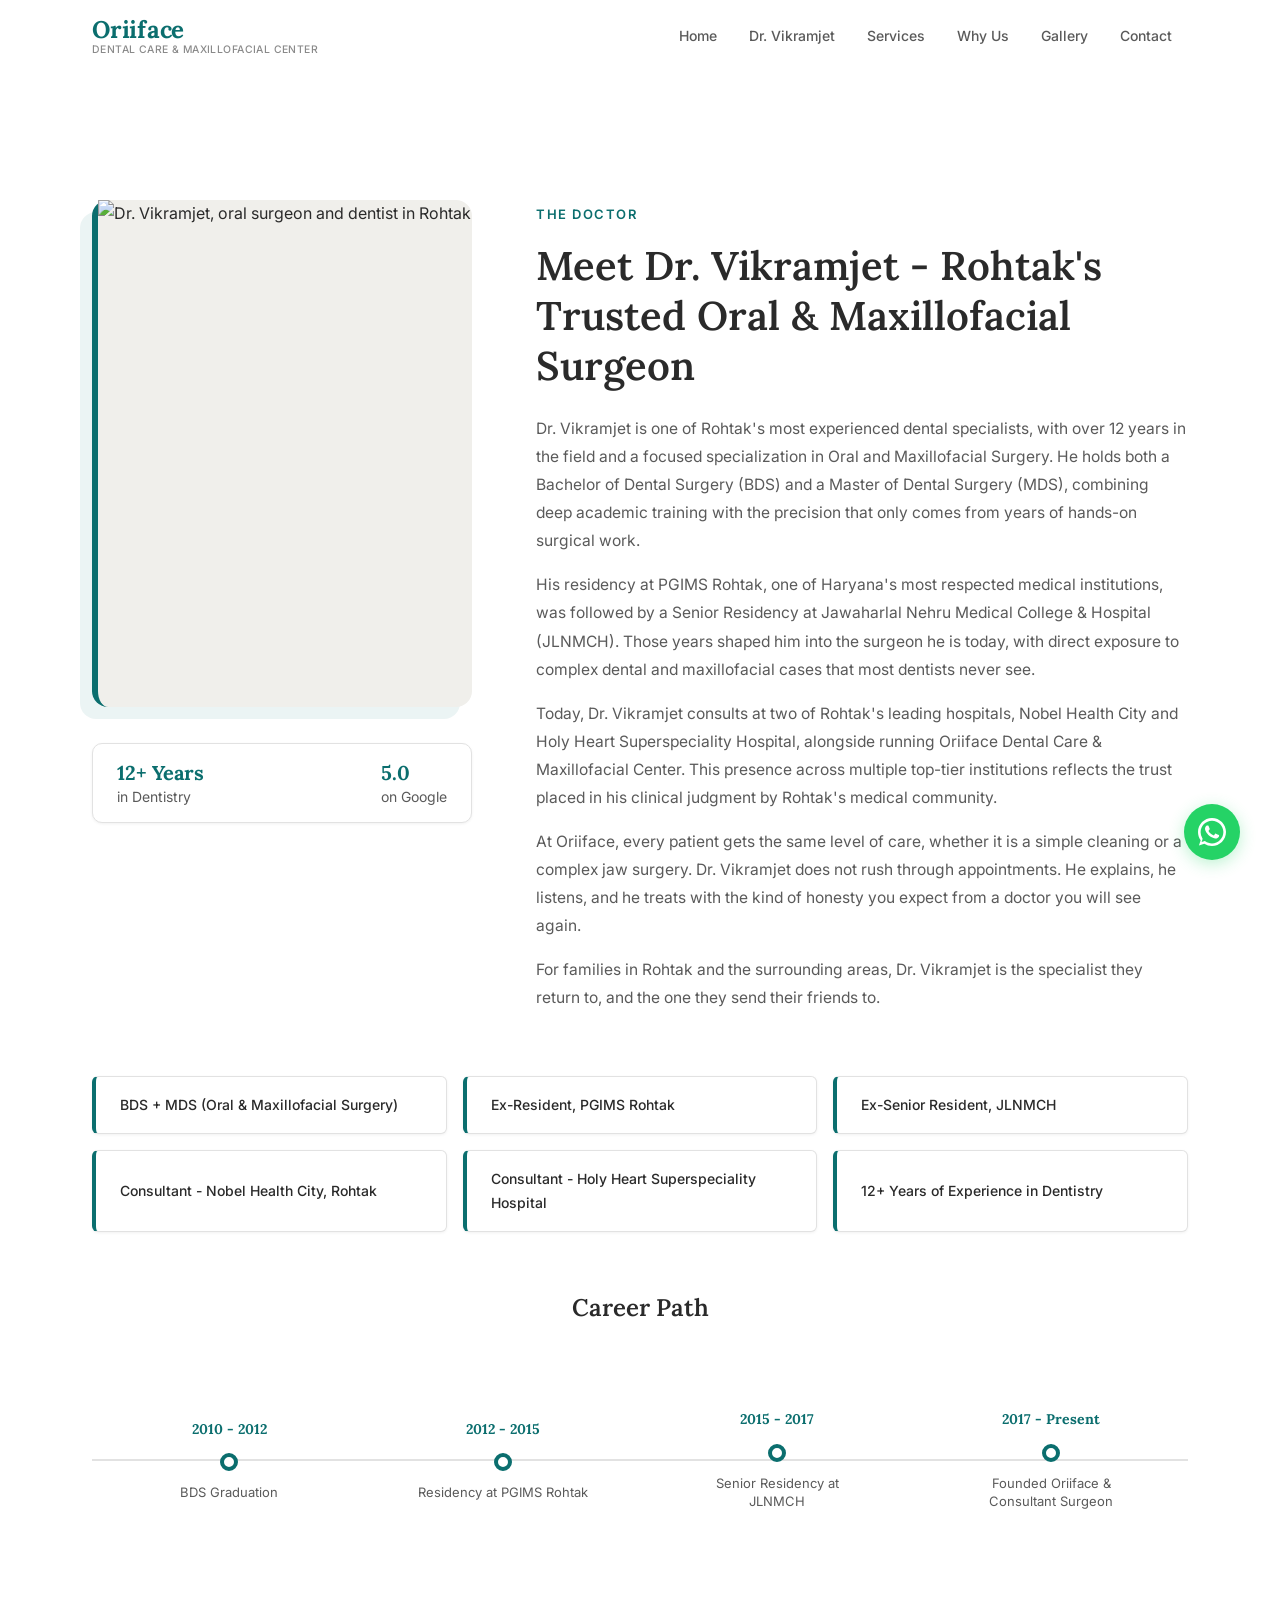
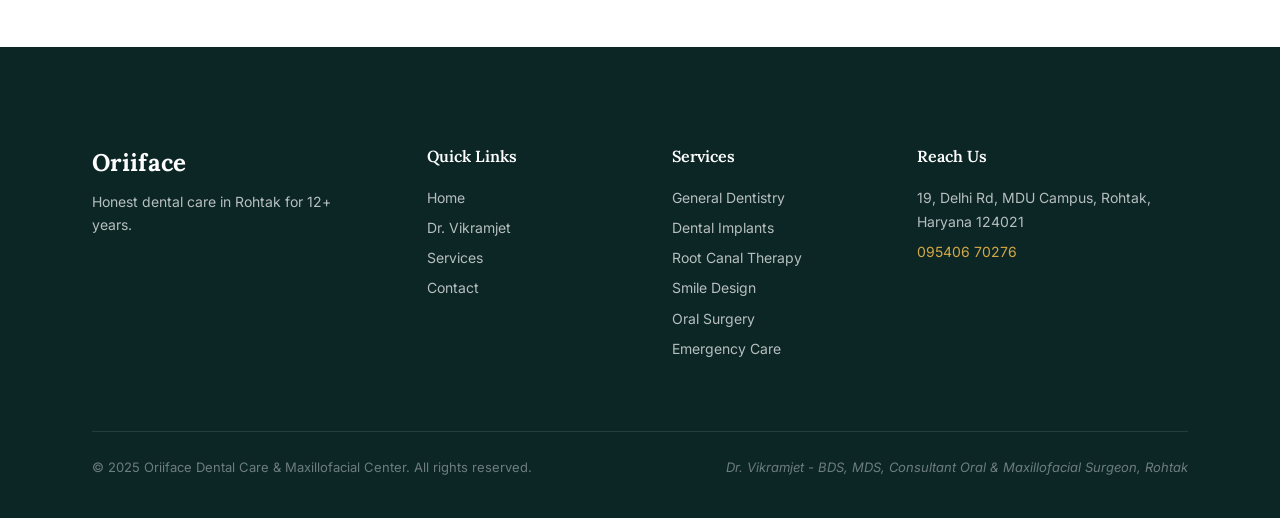
==== about.html @ 9b3f5e66 "UI/UX enhancements: Timeline, Stats, Credentials, Form Validation, Why Us" ====
<!DOCTYPE html>
<html lang="en">
<head>
  <meta charset="UTF-8">
  <meta name="viewport" content="width=device-width, initial-scale=1.0">
  <title>About Dr. Vikramjet | Oriiface Dental Care</title>
  <meta name="description" content="Trusted dental clinic in Rohtak by Dr. Vikramjet, BDS MDS - Oral & Maxillofacial Surgeon with 12+ years experience. Implants, RCT, Smile Design & more. Call 095406 70276">
  <meta name="keywords" content="dentist near me Rohtak, dental clinic Rohtak, best dentist in Rohtak, oral surgeon Rohtak, dental implants Rohtak, root canal Rohtak, MDS dentist Rohtak, smile design Rohtak, maxillofacial surgeon Rohtak, emergency dentist Rohtak, dental clinic near MDU Rohtak">
  <link rel="canonical" href="https://oriifacedental.com/">

  <!-- Open Graph -->
  <meta property="og:title" content="Oriiface Dental Care & Maxillofacial Center | Best Dentist in Rohtak">
  <meta property="og:description" content="Trusted dental clinic in Rohtak by Dr. Vikramjet, BDS MDS. Implants, RCT, Smile Design & more.">
  <meta property="og:type" content="website">
  <meta property="og:url" content="https://oriifacedental.com/">
  <meta property="og:locale" content="en_IN">
  <meta property="og:site_name" content="Oriiface Dental Care">

  <!-- Google Fonts -->
  <link rel="preconnect" href="https://fonts.googleapis.com">
  <link rel="preconnect" href="https://fonts.gstatic.com" crossorigin>
  <link href="https://fonts.googleapis.com/css2?family=Lora:ital,wght@0,400;0,500;0,600;0,700;1,400;1,500&family=Inter:wght@300;400;500;600;700&display=swap" rel="stylesheet">

  <link rel="stylesheet" href="style.css">

  <!-- JSON-LD Structured Data -->
  <script type="application/ld+json">
  {
    "@context": "https://schema.org",
    "@type": ["Dentist", "LocalBusiness"],
    "name": "Oriiface Dental Care & Maxillofacial Center",
    "description": "Trusted dental clinic in Rohtak by Dr. Vikramjet, BDS MDS - Oral & Maxillofacial Surgeon with 12+ years experience.",
    "url": "https://oriifacedental.com/",
    "telephone": "+919540670276",
    "priceRange": "$$",
    "address": {
      "@type": "PostalAddress",
      "streetAddress": "19, Delhi Rd, MDU Campus Area",
      "addressLocality": "Rohtak",
      "addressRegion": "Haryana",
      "postalCode": "124021",
      "addressCountry": "IN"
    },
    "geo": {
      "@type": "GeoCoordinates",
      "latitude": 28.8955,
      "longitude": 76.6066
    },
    "openingHoursSpecification": [
      {
        "@type": "OpeningHoursSpecification",
        "dayOfWeek": ["Monday", "Tuesday", "Wednesday", "Thursday", "Friday", "Saturday"],
        "opens": "09:00",
        "closes": "17:00"
      }
    ],
    "aggregateRating": {
      "@type": "AggregateRating",
      "ratingValue": "5.0",
      "reviewCount": "61",
      "bestRating": "5"
    },
    "image": "https://oriifacedental.com/images/clinic.jpg",
    "founder": {
      "@type": "Person",
      "name": "Dr. Vikramjet",
      "jobTitle": "Consultant Oral and Maxillofacial Surgeon",
      "qualifications": "BDS, MDS"
    }
  }
  </script>
</head>
<body>


  <!-- Header / Navigation -->
  <header class="header" id="header">
    <div class="header__inner container">
      <a href="#" class="header__logo">
        <span class="logo__mark">Oriiface</span>
        <span class="logo__sub">Dental Care &amp; Maxillofacial Center</span>
      </a>
      <nav class="nav" id="nav">
        <ul class="nav__list">
          <li><a href="index.html" class="nav__link">Home</a></li>
          <li><a href="about.html" class="nav__link">Dr. Vikramjet</a></li>
          <li><a href="services.html" class="nav__link">Services</a></li>
          <li><a href="index.html#why-us" class="nav__link">Why Us</a></li>
          <li><a href="gallery.html" class="nav__link">Gallery</a></li>
          <li><a href="contact.html" class="nav__link">Contact</a></li>
        </ul>
      </nav>
      <button class="hamburger" id="hamburger" aria-label="Open navigation menu" aria-expanded="false">
        <span class="hamburger__line"></span>
        <span class="hamburger__line"></span>
        <span class="hamburger__line"></span>
      </button>
    </div>
  </header>

  <!-- Mobile Navigation Overlay -->
  <div class="mobile-nav" id="mobile-nav">
    <div class="mobile-nav__content">
      <ul class="mobile-nav__list">
        <li><a href="index.html" class="mobile-nav__link">Home</a></li>
        <li><a href="about.html" class="mobile-nav__link">Dr. Vikramjet</a></li>
        <li><a href="services.html" class="mobile-nav__link">Services</a></li>
        <li><a href="index.html#why-us" class="mobile-nav__link">Why Us</a></li>
        <li><a href="gallery.html" class="mobile-nav__link">Gallery</a></li>
        <li><a href="contact.html" class="mobile-nav__link">Contact</a></li>
      </ul>
      <a href="tel:+919540670276" class="mobile-nav__phone">095406 70276</a>
    </div>
  </div>

  
<!-- ABOUT DR. VIKRAMJET -->
  <section class="about" id="about">
    <div class="container">
      <div class="about__grid">
        <div class="about__photo-col">
          <div class="about__photo-frame">
            <img src="images/real-dr-vikram-desk.jpg" alt="Dr. Vikramjet, oral surgeon and dentist in Rohtak" loading="lazy" class="about__photo">
          </div>
          <div class="about__photo-stats">
            <div class="stat-line"><strong>12+ Years</strong> in Dentistry</div>
            <div class="stat-line"><strong>5.0</strong> on Google</div>
          </div>
        </div>
        <div class="about__content-col">
          <span class="section-tag">The Doctor</span>
          <h2 class="about__title">Meet Dr. Vikramjet - Rohtak's Trusted Oral &amp; Maxillofacial Surgeon</h2>
          <div class="about__bio">
            <p>Dr. Vikramjet is one of Rohtak's most experienced dental specialists, with over 12 years in the field and a focused specialization in Oral and Maxillofacial Surgery. He holds both a Bachelor of Dental Surgery (BDS) and a Master of Dental Surgery (MDS), combining deep academic training with the precision that only comes from years of hands-on surgical work.</p>
            <p>His residency at PGIMS Rohtak, one of Haryana's most respected medical institutions, was followed by a Senior Residency at Jawaharlal Nehru Medical College & Hospital (JLNMCH). Those years shaped him into the surgeon he is today, with direct exposure to complex dental and maxillofacial cases that most dentists never see.</p>
            <p>Today, Dr. Vikramjet consults at two of Rohtak's leading hospitals, Nobel Health City and Holy Heart Superspeciality Hospital, alongside running Oriiface Dental Care & Maxillofacial Center. This presence across multiple top-tier institutions reflects the trust placed in his clinical judgment by Rohtak's medical community.</p>
            <p>At Oriiface, every patient gets the same level of care, whether it is a simple cleaning or a complex jaw surgery. Dr. Vikramjet does not rush through appointments. He explains, he listens, and he treats with the kind of honesty you expect from a doctor you will see again.</p>
            <p>For families in Rohtak and the surrounding areas, Dr. Vikramjet is the specialist they return to, and the one they send their friends to.</p>
          </div>
        </div>
      </div>

      <!-- Credentials Block -->
      <div class="credentials">
        <div class="credential">
          <span class="credential__text">BDS + MDS (Oral & Maxillofacial Surgery)</span>
        </div>
        <div class="credential">
          <span class="credential__text">Ex-Resident, PGIMS Rohtak</span>
        </div>
        <div class="credential">
          <span class="credential__text">Ex-Senior Resident, JLNMCH</span>
        </div>
        <div class="credential">
          <span class="credential__text">Consultant - Nobel Health City, Rohtak</span>
        </div>
        <div class="credential">
          <span class="credential__text">Consultant - Holy Heart Superspeciality Hospital</span>
        </div>
        <div class="credential">
          <span class="credential__text">12+ Years of Experience in Dentistry</span>
        </div>
      </div>

      <!-- Career Timeline -->
      <div class="timeline" id="timeline">
        <h3 class="timeline__heading">Career Path</h3>
        <div class="timeline__track">
          <div class="timeline__line"></div>
          <div class="timeline__item">
            <span class="timeline__year">2010 - 2012</span>
            <div class="timeline__dot"></div>
            <span class="timeline__label">BDS Graduation</span>
          </div>
          <div class="timeline__item">
            <span class="timeline__year">2012 - 2015</span>
            <div class="timeline__dot"></div>
            <span class="timeline__label">Residency at PGIMS Rohtak</span>
          </div>
          <div class="timeline__item">
            <span class="timeline__year">2015 - 2017</span>
            <div class="timeline__dot"></div>
            <span class="timeline__label">Senior Residency at JLNMCH</span>
          </div>
          <div class="timeline__item">
            <span class="timeline__year">2017 - Present</span>
            <div class="timeline__dot"></div>
            <span class="timeline__label">Founded Oriiface & Consultant Surgeon</span>
          </div>
        </div>
      </div>
    </div>
  </section>

  
<!-- FOOTER -->
  <footer class="footer" id="footer">
    <div class="container">
      <div class="footer__grid">
        <div class="footer__brand">
          <span class="footer__logo">Oriiface</span>
          <p class="footer__tagline">Honest dental care in Rohtak for 12+ years.</p>
        </div>
        <div class="footer__links">
          <h4 class="footer__heading">Quick Links</h4>
          <ul>
            <li><a href="index.html">Home</a></li>
            <li><a href="about.html">Dr. Vikramjet</a></li>
            <li><a href="services.html">Services</a></li>
            <li><a href="contact.html">Contact</a></li>
          </ul>
        </div>
        <div class="footer__services-list">
          <h4 class="footer__heading">Services</h4>
          <ul>
            <li>General Dentistry</li>
            <li>Dental Implants</li>
            <li>Root Canal Therapy</li>
            <li>Smile Design</li>
            <li>Oral Surgery</li>
            <li>Emergency Care</li>
          </ul>
        </div>
        <div class="footer__contact">
          <h4 class="footer__heading">Reach Us</h4>
          <p>19, Delhi Rd, MDU Campus, Rohtak, Haryana 124021</p>
          <p><a href="tel:+919540670276">095406 70276</a></p>
        </div>
      </div>
      <div class="footer__bottom">
        <p>&copy; 2025 Oriiface Dental Care & Maxillofacial Center. All rights reserved.</p>
        <p class="footer__disclaimer">Dr. Vikramjet - BDS, MDS, Consultant Oral & Maxillofacial Surgeon, Rohtak</p>
      </div>
    </div>
  </footer>

  <!-- Mobile Sticky Bottom Bar -->
  <div class="mobile-bar" id="mobile-bar">
    <a href="tel:+919540670276" class="mobile-bar__btn mobile-bar__btn--call">
      <svg width="18" height="18" viewBox="0 0 24 24" fill="none" stroke="currentColor" stroke-width="2"><path d="M22 16.92v3a2 2 0 01-2.18 2 19.79 19.79 0 01-8.63-3.07 19.5 19.5 0 01-6-6 19.79 19.79 0 01-3.07-8.67A2 2 0 014.11 2h3a2 2 0 012 1.72c.127.96.361 1.903.7 2.81a2 2 0 01-.45 2.11L8.09 9.91a16 16 0 006 6l1.27-1.27a2 2 0 012.11-.45c.907.339 1.85.573 2.81.7A2 2 0 0122 16.92z"/></svg>
      Call
    </a>
    <a href="https://wa.me/919540670276" target="_blank" rel="noopener noreferrer" class="mobile-bar__btn mobile-bar__btn--whatsapp">
      <svg width="18" height="18" viewBox="0 0 24 24" fill="currentColor"><path d="M17.472 14.382c-.297-.149-1.758-.867-2.03-.967-.273-.099-.471-.148-.67.15-.197.297-.767.966-.94 1.164-.173.199-.347.223-.644.075-.297-.15-1.255-.463-2.39-1.475-.883-.788-1.48-1.761-1.653-2.059-.173-.297-.018-.458.13-.606.134-.133.298-.347.446-.52.149-.174.198-.298.298-.497.099-.198.05-.371-.025-.52-.075-.149-.669-1.612-.916-2.207-.242-.579-.487-.5-.669-.51-.173-.008-.371-.01-.57-.01-.198 0-.52.074-.792.372-.272.297-1.04 1.016-1.04 2.479 0 1.462 1.065 2.875 1.213 3.074.149.198 2.096 3.2 5.077 4.487.709.306 1.262.489 1.694.625.712.227 1.36.195 1.871.118.571-.085 1.758-.719 2.006-1.413.248-.694.248-1.289.173-1.413-.074-.124-.272-.198-.57-.347z"/><path d="M12 0C5.373 0 0 5.373 0 12c0 2.625.846 5.059 2.284 7.034L.79 23.492l4.6-1.47A11.94 11.94 0 0012 24c6.627 0 12-5.373 12-12S18.627 0 12 0zm0 21.75c-2.15 0-4.13-.685-5.75-1.846l-.413-.27-2.727.87.903-2.653-.297-.44A9.718 9.718 0 012.25 12c0-5.385 4.365-9.75 9.75-9.75S21.75 6.615 21.75 12s-4.365 9.75-9.75 9.75z"/></svg>
      WhatsApp
    </a>
    <a href="contact.html" class="mobile-bar__btn mobile-bar__btn--book">
      <svg width="18" height="18" viewBox="0 0 24 24" fill="none" stroke="currentColor" stroke-width="2"><rect x="3" y="4" width="18" height="18" rx="2"/><line x1="16" y1="2" x2="16" y2="6"/><line x1="8" y1="2" x2="8" y2="6"/><line x1="3" y1="10" x2="21" y2="10"/></svg>
      Book
    </a>
  </div>

  <!-- WhatsApp Floating Button (Desktop) -->
  <a href="https://wa.me/919540670276" target="_blank" rel="noopener noreferrer" class="whatsapp-float" id="whatsapp-float" aria-label="Chat on WhatsApp">
    <svg width="28" height="28" viewBox="0 0 24 24" fill="#fff"><path d="M17.472 14.382c-.297-.149-1.758-.867-2.03-.967-.273-.099-.471-.148-.67.15-.197.297-.767.966-.94 1.164-.173.199-.347.223-.644.075-.297-.15-1.255-.463-2.39-1.475-.883-.788-1.48-1.761-1.653-2.059-.173-.297-.018-.458.13-.606.134-.133.298-.347.446-.52.149-.174.198-.298.298-.497.099-.198.05-.371-.025-.52-.075-.149-.669-1.612-.916-2.207-.242-.579-.487-.5-.669-.51-.173-.008-.371-.01-.57-.01-.198 0-.52.074-.792.372-.272.297-1.04 1.016-1.04 2.479 0 1.462 1.065 2.875 1.213 3.074.149.198 2.096 3.2 5.077 4.487.709.306 1.262.489 1.694.625.712.227 1.36.195 1.871.118.571-.085 1.758-.719 2.006-1.413.248-.694.248-1.289.173-1.413-.074-.124-.272-.198-.57-.347z"/><path d="M12 0C5.373 0 0 5.373 0 12c0 2.625.846 5.059 2.284 7.034L.79 23.492l4.6-1.47A11.94 11.94 0 0012 24c6.627 0 12-5.373 12-12S18.627 0 12 0zm0 21.75c-2.15 0-4.13-.685-5.75-1.846l-.413-.27-2.727.87.903-2.653-.297-.44A9.718 9.718 0 012.25 12c0-5.385 4.365-9.75 9.75-9.75S21.75 6.615 21.75 12s-4.365 9.75-9.75 9.75z"/></svg>
  </a>

  <script src="main.js"></script>
</body>
</html>
---- style.css ----
/* ================================================
   ORIIFACE DENTAL CARE - DESIGN SYSTEM
   Font pairing: Lora (headings) + Inter (body)
   Palette: Deep Teal, Warm Gold, Off-White
   ================================================ */

/* --- Custom Properties --- */
:root {
  --color-primary: #0B6E6E;
  --color-primary-dark: #085555;
  --color-primary-light: #0d8a8a;
  --color-accent: #D4A843;
  --color-accent-dark: #b8912e;
  --color-bg: #F9F9F9;
  --color-bg-alt: #F0EFEB;
  --color-bg-dark: #0c2626;
  --color-text: #2A2A2A;
  --color-text-light: #5A5A5A;
  --color-text-muted: #8A8A8A;
  --color-white: #FFFFFF;
  --color-border: #E2E2E2;

  --font-heading: 'Lora', Georgia, serif;
  --font-body: 'Inter', -apple-system, sans-serif;

  --fs-h1: clamp(2rem, 5vw, 3.25rem);
  --fs-h2: clamp(1.6rem, 3.5vw, 2.5rem);
  --fs-h3: clamp(1.15rem, 2vw, 1.5rem);
  --fs-body: 1rem;
  --fs-small: 0.875rem;
  --fs-xs: 0.8125rem;

  --space-xs: 0.5rem;
  --space-sm: 1rem;
  --space-md: 1.5rem;
  --space-lg: 2.5rem;
  --space-xl: 4rem;
  --space-2xl: 6rem;
  --space-3xl: 8rem;

  --radius-sm: 6px;
  --radius-md: 10px;
  --radius-lg: 16px;
  --radius-xl: 24px;

  --shadow-sm: 0 1px 3px rgba(0,0,0,0.06);
  --shadow-md: 0 4px 12px rgba(0,0,0,0.08);
  --shadow-lg: 0 8px 30px rgba(0,0,0,0.1);
  --shadow-xl: 0 16px 50px rgba(0,0,0,0.12);

  --transition: 0.3s cubic-bezier(0.4, 0, 0.2, 1);
  --transition-slow: 0.5s cubic-bezier(0.4, 0, 0.2, 1);
}

/* --- Reset & Base --- */
*, *::before, *::after {
  margin: 0;
  padding: 0;
  box-sizing: border-box;
}

html {
  scroll-behavior: smooth;
  -webkit-text-size-adjust: 100%;
}

body {
  font-family: var(--font-body);
  font-size: var(--fs-body);
  color: var(--color-text);
  background: var(--color-bg);
  line-height: 1.7;
  -webkit-font-smoothing: antialiased;
  -moz-osx-font-smoothing: grayscale;
  overflow-x: hidden;
}

img {
  max-width: 100%;
  height: auto;
  display: block;
}

a {
  color: inherit;
  text-decoration: none;
}

ul { list-style: none; }

button {
  border: none;
  background: none;
  cursor: pointer;
  font-family: inherit;
}

input, select, textarea {
  font-family: inherit;
  font-size: inherit;
}

/* --- Container --- */
.container {
  width: 100%;
  max-width: 1160px;
  margin: 0 auto;
  padding: 0 clamp(1.25rem, 4vw, 2rem);
}

/* --- Section Tag --- */
.section-tag {
  display: inline-block;
  font-family: var(--font-body);
  font-size: var(--fs-xs);
  font-weight: 600;
  letter-spacing: 0.12em;
  text-transform: uppercase;
  color: var(--color-primary);
  margin-bottom: var(--space-sm);
}

/* --- Buttons --- */
.btn {
  display: inline-flex;
  align-items: center;
  justify-content: center;
  gap: 0.5rem;
  font-family: var(--font-body);
  font-weight: 600;
  font-size: var(--fs-small);
  padding: 0.85rem 1.75rem;
  border-radius: var(--radius-sm);
  transition: var(--transition);
  cursor: pointer;
  white-space: nowrap;
  border: 2px solid transparent;
}

.btn--primary {
  background: var(--color-primary);
  color: var(--color-white);
  border-color: var(--color-primary);
}
.btn--primary:hover {
  background: var(--color-primary-dark);
  border-color: var(--color-primary-dark);
  transform: translateY(-1px);
  box-shadow: var(--shadow-md);
}

.btn--outline {
  background: transparent;
  color: var(--color-white);
  border-color: rgba(255,255,255,0.5);
}
.btn--outline:hover {
  background: rgba(255,255,255,0.1);
  border-color: var(--color-white);
}

.btn--outline.btn--dark {
  color: var(--color-primary);
  border-color: var(--color-primary);
}
.btn--outline.btn--dark:hover {
  background: var(--color-primary);
  color: var(--color-white);
}

.btn--accent {
  background: var(--color-accent);
  color: #1a1a1a;
  border-color: var(--color-accent);
}
.btn--accent:hover {
  background: var(--color-accent-dark);
  border-color: var(--color-accent-dark);
}

.btn--sm {
  padding: 0.5rem 1.1rem;
  font-size: var(--fs-xs);
}

.btn--full {
  width: 100%;
}


/* ================================================
   TOP BAR
   ================================================ */
.top-bar {
  background: var(--color-bg-dark);
  padding: 0.5rem 0;
  font-size: var(--fs-xs);
}

.top-bar__inner {
  display: flex;
  justify-content: space-between;
  align-items: center;
}

.top-bar__phone {
  color: rgba(255,255,255,0.8);
  font-weight: 500;
  letter-spacing: 0.03em;
}
.top-bar__phone:hover { color: var(--color-white); }

.top-bar__right {
  display: flex;
  align-items: center;
  gap: var(--space-md);
}

.top-bar__rating {
  color: var(--color-accent);
  font-weight: 600;
}

@media (max-width: 768px) {
  .top-bar { display: none; }
}


/* ================================================
   HEADER / NAV
   ================================================ */
.header {
  position: sticky;
  top: 0;
  z-index: 100;
  background: var(--color-white);
  transition: box-shadow var(--transition);
}

.header--scrolled {
  box-shadow: 0 2px 20px rgba(0,0,0,0.06);
}

.header__inner {
  display: flex;
  align-items: center;
  justify-content: space-between;
  height: 72px;
}

.header__logo {
  display: flex;
  flex-direction: column;
  line-height: 1.15;
}

.logo__mark {
  font-family: var(--font-heading);
  font-size: 1.5rem;
  font-weight: 700;
  color: var(--color-primary);
  letter-spacing: -0.01em;
}

.logo__sub {
  font-size: 0.65rem;
  font-weight: 500;
  color: var(--color-text-muted);
  letter-spacing: 0.04em;
  text-transform: uppercase;
}

.nav__list {
  display: flex;
  gap: 0;
}

.nav__link {
  display: block;
  padding: 0.5rem 1rem;
  font-size: var(--fs-small);
  font-weight: 500;
  color: var(--color-text-light);
  transition: color var(--transition);
  position: relative;
}

.nav__link::after {
  content: '';
  position: absolute;
  bottom: 0;
  left: 1rem;
  right: 1rem;
  height: 2px;
  background: var(--color-primary);
  transform: scaleX(0);
  transform-origin: right;
  transition: transform var(--transition);
}

.nav__link:hover {
  color: var(--color-primary);
}
.nav__link:hover::after {
  transform: scaleX(1);
  transform-origin: left;
}

/* Hamburger */
.hamburger {
  display: none;
  flex-direction: column;
  gap: 5px;
  padding: 8px;
  z-index: 200;
}

.hamburger__line {
  display: block;
  width: 24px;
  height: 2px;
  background: var(--color-text);
  transition: var(--transition);
  border-radius: 2px;
}

.hamburger--active .hamburger__line:nth-child(1) {
  transform: rotate(45deg) translate(5px, 5px);
}
.hamburger--active .hamburger__line:nth-child(2) {
  opacity: 0;
}
.hamburger--active .hamburger__line:nth-child(3) {
  transform: rotate(-45deg) translate(5px, -5px);
}

@media (max-width: 768px) {
  .nav { display: none; }
  .hamburger { display: flex; }
}

/* Mobile Nav Overlay */
.mobile-nav {
  position: fixed;
  inset: 0;
  z-index: 150;
  background: var(--color-white);
  display: flex;
  align-items: center;
  justify-content: center;
  opacity: 0;
  visibility: hidden;
  transition: var(--transition-slow);
}

.mobile-nav--open {
  opacity: 1;
  visibility: visible;
}

.mobile-nav__content {
  text-align: center;
}

.mobile-nav__list {
  display: flex;
  flex-direction: column;
  gap: var(--space-md);
}

.mobile-nav__link {
  font-family: var(--font-heading);
  font-size: 1.75rem;
  font-weight: 500;
  color: var(--color-text);
  transition: color var(--transition);
}
.mobile-nav__link:hover {
  color: var(--color-primary);
}

.mobile-nav__phone {
  display: inline-block;
  margin-top: var(--space-xl);
  font-size: var(--fs-body);
  font-weight: 600;
  color: var(--color-primary);
  letter-spacing: 0.05em;
}


/* ================================================
   HERO
   ================================================ */
.hero {
  position: relative;
  min-height: 90vh;
  display: flex;
  align-items: center;
  overflow: hidden;
}

.hero__bg {
  position: absolute;
  inset: 0;
  z-index: 0;
}

.hero__bg-img {
  width: 100%;
  height: 100%;
  object-fit: cover;
}

.hero__overlay {
  position: absolute;
  inset: 0;
  background: linear-gradient(
    160deg,
    rgba(11,110,110,0.4) 0%,
    rgba(8,85,85,0.4) 40%,
    rgba(12,38,38,0.4) 100%
  );
}

.hero__content {
  position: relative;
  z-index: 1;
  padding: var(--space-3xl) 0 var(--space-2xl);
  max-width: 720px;
}

.hero__title {
  font-family: var(--font-heading);
  font-size: var(--fs-h1);
  font-weight: 700;
  color: var(--color-white);
  line-height: 1.2;
  margin-bottom: var(--space-md);
}

.hero__title--accent {
  display: block;
  font-size: 0.65em;
  font-weight: 400;
  color: var(--color-accent);
  margin-top: 0.3em;
}

.hero__subtitle {
  color: rgba(255,255,255,0.8);
  font-size: clamp(0.95rem, 1.5vw, 1.1rem);
  line-height: 1.7;
  margin-bottom: var(--space-lg);
  max-width: 560px;
}

.hero__cta {
  display: flex;
  gap: var(--space-sm);
  margin-bottom: var(--space-xl);
  flex-wrap: wrap;
}

.hero__trust {
  display: flex;
  gap: var(--space-lg);
  flex-wrap: wrap;
}

.trust-badge {
  text-align: left;
}

.trust-badge__value {
  display: block;
  font-family: var(--font-heading);
  font-size: 1.4rem;
  font-weight: 700;
  color: var(--color-white);
}

.trust-badge__label {
  font-size: var(--fs-xs);
  color: rgba(255,255,255,0.6);
  font-weight: 500;
}

@media (max-width: 768px) {
  .hero {
    min-height: 100vh;
    min-height: 100dvh;
    align-items: flex-end;
  }
  .hero__content {
    padding: var(--space-lg) 0 calc(var(--space-3xl) + 60px);
    text-align: center;
  }
  .hero__subtitle {
    margin-left: auto;
    margin-right: auto;
  }
  .hero__cta {
    flex-direction: column;
  }
  .hero__cta .btn {
    width: 100%;
  }
  .hero__trust {
    justify-content: center;
    gap: var(--space-md);
  }
  .trust-badge { text-align: center; }
}


/* ================================================
   ABOUT DR. VIKRAMJET
   ================================================ */
.about {
  padding: var(--space-3xl) 0 var(--space-2xl);
  background: var(--color-white);
}

.about__grid {
  display: grid;
  grid-template-columns: 380px 1fr;
  gap: var(--space-xl);
  align-items: start;
  margin-bottom: var(--space-xl);
}

.about__photo-frame {
  position: relative;
  border-radius: var(--radius-lg);
  aspect-ratio: 3/4;
  background: var(--color-bg-alt);
  border-left: 6px solid var(--color-primary);
  box-shadow: -12px 12px 0 rgba(11,110,110,0.08);
}

.about__photo {
  width: 100%;
  height: 100%;
  object-fit: cover;
  border-radius: 0 var(--radius-lg) var(--radius-lg) 0;
}

.about__photo-stats {
  display: flex;
  justify-content: space-between;
  margin-top: calc(var(--space-md) + 12px);
  padding: var(--space-sm) var(--space-md);
  background: var(--color-white);
  border: 1px solid var(--color-border);
  border-radius: var(--radius-md);
  box-shadow: var(--shadow-sm);
}

.stat-line {
  font-size: var(--fs-small);
  color: var(--color-text-light);
  line-height: 1.3;
}

.stat-line strong {
  display: block;
  color: var(--color-primary);
  font-family: var(--font-heading);
  font-size: 1.25rem;
  margin-bottom: 2px;
}

.about__title {
  font-family: var(--font-heading);
  font-size: var(--fs-h2);
  font-weight: 600;
  color: var(--color-text);
  line-height: 1.25;
  margin-bottom: var(--space-md);
}

.about__bio p {
  color: var(--color-text-light);
  margin-bottom: var(--space-sm);
  font-size: 0.975rem;
  line-height: 1.8;
}

.about__bio p:last-child {
  margin-bottom: 0;
}

@media (max-width: 768px) {
  .about__grid {
    grid-template-columns: 1fr;
    gap: var(--space-lg);
  }
  .about__photo-frame {
    max-width: 300px;
    margin: 0 auto;
  }
}


/* --- Credentials --- */
.credentials {
  display: grid;
  grid-template-columns: repeat(3, 1fr);
  gap: var(--space-sm);
  margin-bottom: var(--space-lg);
}

.credential {
  display: flex;
  align-items: center;
  padding: var(--space-sm) var(--space-md);
  background: var(--color-white);
  border-radius: var(--radius-sm);
  border: 1px solid var(--color-border);
  border-left: 4px solid var(--color-primary);
  box-shadow: var(--shadow-sm);
}

.credential__text {
  font-size: var(--fs-small);
  font-weight: 500;
  color: var(--color-text);
}

@media (max-width: 768px) {
  .credentials {
    grid-template-columns: 1fr;
  }
}


/* --- Career Timeline --- */
.timeline {
  padding: var(--space-sm) 0 0;
}

.timeline__heading {
  font-family: var(--font-heading);
  font-size: var(--fs-h3);
  font-weight: 600;
  text-align: center;
  margin-bottom: var(--space-lg);
  color: var(--color-text);
}

.timeline__track {
  position: relative;
  display: flex;
  justify-content: space-between;
  align-items: stretch;
  padding: var(--space-lg) 0;
}

.timeline__line {
  position: absolute;
  top: 50%;
  left: 0;
  right: 0;
  height: 2px;
  background: var(--color-border);
  transform: translateY(-50%);
  z-index: 0;
}

.timeline__item {
  position: relative;
  display: flex;
  flex-direction: column;
  align-items: center;
  justify-content: center;
  flex: 1;
  text-align: center;
  gap: 12px;
  z-index: 1;
}

.timeline__dot {
  width: 18px;
  height: 18px;
  border-radius: 50%;
  background: var(--color-white);
  border: 4px solid var(--color-primary);
  flex-shrink: 0;
}

.timeline__year {
  font-family: var(--font-heading);
  font-size: var(--fs-small);
  font-weight: 700;
  color: var(--color-primary);
}

.timeline__label {
  font-size: var(--fs-xs);
  color: var(--color-text-light);
  line-height: 1.4;
  max-width: 180px;
}

@media (max-width: 768px) {
  .timeline {
    padding-top: var(--space-lg);
  }

  .timeline__track {
    flex-direction: column;
    padding-left: 0;
    gap: var(--space-lg);
  }

  .timeline__line {
    top: 0;
    bottom: 0;
    left: 8px;
    width: 2px;
    height: 100%;
    transform: none;
  }

  .timeline__item {
    display: grid;
    grid-template-columns: 18px 1fr;
    grid-template-rows: auto auto;
    column-gap: var(--space-md);
    row-gap: 4px;
    text-align: left;
    width: 100%;
  }

  .timeline__dot {
    grid-column: 1 / 2;
    grid-row: 1 / 3;
    align-self: flex-start;
    margin-top: 2px;
  }

  .timeline__year {
    grid-column: 2 / 3;
    grid-row: 1 / 2;
  }

  .timeline__label {
    grid-column: 2 / 3;
    grid-row: 2 / 3;
    max-width: none;
  }
}

/* --- Why Us Numbers --- */
.why-card__num {
  font-family: var(--font-heading);
  font-size: 3.5rem;
  font-weight: 700;
  color: var(--color-primary);
  line-height: 1;
  margin-bottom: var(--space-sm);
  letter-spacing: -0.05em;
}


/* ================================================
   SERVICES
   ================================================ */
.services {
  padding: var(--space-3xl) 0;
  background: var(--color-bg);
}

.services__title {
  font-family: var(--font-heading);
  font-size: var(--fs-h2);
  font-weight: 600;
  margin-bottom: var(--space-xs);
}

.services__subtitle {
  color: var(--color-text-light);
  margin-bottom: var(--space-xl);
  max-width: 500px;
}

.services__grid {
  display: grid;
  grid-template-columns: repeat(3, 1fr);
  gap: var(--space-md);
}

.service-card {
  background: var(--color-white);
  border: 1px solid var(--color-border);
  border-radius: var(--radius-md);
  padding: var(--space-lg) var(--space-md);
  transition: var(--transition);
  cursor: default;
}

.service-card:hover {
  transform: translateY(-4px);
  box-shadow: var(--shadow-lg);
  border-color: rgba(11,110,110,0.2);
}

.service-card__icon {
  width: 48px;
  height: 48px;
  display: flex;
  align-items: center;
  justify-content: center;
  border-radius: var(--radius-sm);
  background: rgba(11,110,110,0.07);
  color: var(--color-primary);
  margin-bottom: var(--space-md);
}

.service-card__name {
  font-family: var(--font-heading);
  font-size: 1.1rem;
  font-weight: 600;
  margin-bottom: var(--space-xs);
  color: var(--color-text);
}

.service-card__desc {
  font-size: var(--fs-small);
  color: var(--color-text-light);
  line-height: 1.6;
}

@media (max-width: 768px) {
  .services__grid {
    grid-template-columns: repeat(2, 1fr);
  }
}

@media (max-width: 480px) {
  .services__grid {
    grid-template-columns: 1fr;
  }
}


/* ================================================
   WHY CHOOSE US
   ================================================ */
.why-us {
  padding: var(--space-3xl) 0;
  background: var(--color-bg-dark);
  color: var(--color-white);
}

.why-us .section-tag {
  color: var(--color-accent);
}

.why-us__title {
  font-family: var(--font-heading);
  font-size: var(--fs-h2);
  font-weight: 600;
  margin-bottom: var(--space-xl);
  max-width: 500px;
}

.why-us__grid {
  display: grid;
  grid-template-columns: repeat(2, 1fr);
  gap: var(--space-md);
}

.why-card {
  padding: var(--space-lg);
  background: rgba(255,255,255,0.05);
  border: 1px solid rgba(255,255,255,0.08);
  border-radius: var(--radius-md);
  transition: var(--transition);
}

.why-card:hover {
  background: rgba(255,255,255,0.08);
  border-color: rgba(255,255,255,0.15);
}

.why-card__icon-wrap {
  width: 48px;
  height: 48px;
  display: flex;
  align-items: center;
  justify-content: center;
  border-radius: var(--radius-sm);
  background: rgba(212,168,67,0.15);
  color: var(--color-accent);
  margin-bottom: var(--space-md);
}

.why-card__title {
  font-family: var(--font-heading);
  font-size: 1.15rem;
  font-weight: 600;
  margin-bottom: var(--space-xs);
  color: var(--color-white);
}

.why-card__desc {
  font-size: var(--fs-small);
  color: rgba(255,255,255,0.65);
  line-height: 1.7;
}

@media (max-width: 768px) {
  .why-us__grid {
    grid-template-columns: 1fr;
  }
}


/* ================================================
   REVIEWS
   ================================================ */
.reviews {
  padding: var(--space-3xl) 0;
  background: var(--color-white);
}

.reviews__header {
  text-align: center;
  margin-bottom: var(--space-xl);
}

.reviews__rating-badge {
  display: inline-flex;
  flex-direction: column;
  align-items: center;
  gap: 0.4rem;
}

.reviews__score {
  font-family: var(--font-heading);
  font-size: 3rem;
  font-weight: 700;
  color: var(--color-text);
  line-height: 1;
}

.reviews__stars {
  display: flex;
  gap: 2px;
}

.reviews__count {
  font-size: var(--fs-small);
  color: var(--color-text-muted);
  font-weight: 500;
}

.reviews__grid {
  display: grid;
  grid-template-columns: repeat(3, 1fr);
  gap: var(--space-md);
  margin-bottom: var(--space-xl);
}

.review-card {
  padding: var(--space-lg);
  background: var(--color-bg);
  border-radius: var(--radius-md);
  border: 1px solid var(--color-border);
}

.review-card__stars {
  display: flex;
  gap: 2px;
  margin-bottom: var(--space-sm);
}

.review-card__text {
  font-size: var(--fs-body);
  color: var(--color-text);
  line-height: 1.7;
  font-style: italic;
  margin-bottom: var(--space-sm);
}

.review-card__author {
  font-size: var(--fs-small);
  font-weight: 600;
  color: var(--color-text-muted);
}

.reviews__cta {
  text-align: center;
}

@media (max-width: 768px) {
  .reviews__grid {
    grid-template-columns: 1fr;
  }
}


/* ================================================
   GALLERY
   ================================================ */
.gallery {
  padding: var(--space-3xl) 0;
  background: var(--color-bg);
}

.gallery__title {
  font-family: var(--font-heading);
  font-size: var(--fs-h2);
  font-weight: 600;
  margin-bottom: var(--space-xl);
}

.gallery__grid {
  display: grid;
  grid-template-columns: repeat(3, 1fr);
  gap: var(--space-sm);
}

.gallery__item {
  position: relative;
  border-radius: var(--radius-md);
  overflow: hidden;
  aspect-ratio: 4/3;
  background: var(--color-bg-alt);
  cursor: pointer;
}

.gallery__img {
  width: 100%;
  height: 100%;
  object-fit: cover;
  transition: transform var(--transition-slow);
}

.gallery__item:hover .gallery__img {
  transform: scale(1.05);
}

.gallery__item::after {
  content: '';
  position: absolute;
  inset: 0;
  background: rgba(0,0,0,0);
  transition: var(--transition);
}

.gallery__item:hover::after {
  background: rgba(0,0,0,0.08);
}

@media (max-width: 768px) {
  .gallery__grid {
    grid-template-columns: repeat(2, 1fr);
  }
}


/* --- Lightbox --- */
.lightbox {
  position: fixed;
  inset: 0;
  z-index: 1000;
  background: rgba(0,0,0,0.92);
  display: flex;
  align-items: center;
  justify-content: center;
  padding: var(--space-lg);
  opacity: 0;
  visibility: hidden;
  transition: var(--transition);
}

.lightbox--open {
  opacity: 1;
  visibility: visible;
}

.lightbox__close {
  position: absolute;
  top: var(--space-md);
  right: var(--space-md);
  color: var(--color-white);
  font-size: 2rem;
  width: 48px;
  height: 48px;
  display: flex;
  align-items: center;
  justify-content: center;
  border-radius: 50%;
  background: rgba(255,255,255,0.1);
  transition: var(--transition);
}

.lightbox__close:hover {
  background: rgba(255,255,255,0.2);
}

.lightbox__img {
  max-width: 90vw;
  max-height: 85vh;
  object-fit: contain;
  border-radius: var(--radius-sm);
}


/* ================================================
   CONTACT
   ================================================ */
.contact {
  padding: var(--space-3xl) 0;
  background: var(--color-white);
}

.contact__title {
  font-family: var(--font-heading);
  font-size: var(--fs-h2);
  font-weight: 600;
  margin-bottom: var(--space-xl);
}

.contact__grid {
  display: grid;
  grid-template-columns: 1fr 1fr;
  gap: var(--space-lg);
  min-height: 500px;
}

.contact__map {
  border-radius: var(--radius-lg);
  overflow: hidden;
  background: var(--color-bg-alt);
  min-height: 400px;
}

.contact__map iframe {
  width: 100%;
  height: 100%;
  min-height: 400px;
}

.contact__details {
  margin-bottom: var(--space-lg);
}

.contact__detail {
  display: flex;
  align-items: flex-start;
  gap: var(--space-sm);
  margin-bottom: var(--space-sm);
  color: var(--color-text-light);
  font-size: var(--fs-small);
}

.contact__detail svg {
  flex-shrink: 0;
  margin-top: 2px;
  color: var(--color-primary);
}

.contact__detail a {
  color: var(--color-primary);
  font-weight: 600;
}
.contact__detail a:hover {
  text-decoration: underline;
}

.contact__form-title {
  font-family: var(--font-heading);
  font-size: var(--fs-h3);
  font-weight: 600;
  margin-bottom: var(--space-md);
}

.form-group {
  margin-bottom: var(--space-sm);
}

.form-input {
  width: 100%;
  padding: 0.85rem 1rem;
  background: var(--color-bg);
  border: 1px solid var(--color-border);
  border-radius: var(--radius-sm);
  color: var(--color-text);
  transition: var(--transition);
}

.form-input:focus {
  outline: none;
  border-color: var(--color-primary);
  box-shadow: 0 0 0 2px rgba(11,110,110,0.1);
}

.form-input.is-invalid {
  border-color: #d32f2f;
  background-color: #fffafa;
}

.form-error {
  color: #d32f2f;
  font-size: var(--fs-xs);
  margin-top: 4px;
  display: none;
}
.form-error.is-visible {
  display: block;
}

.form-select {
  appearance: none;
  -webkit-appearance: none;
  cursor: pointer;
}

@media (max-width: 768px) {
  .contact__grid {
    grid-template-columns: 1fr;
  }
  .contact__map {
    min-height: 280px;
    order: 2;
  }
}


/* ================================================
   FOOTER
   ================================================ */
.footer {
  background: var(--color-bg-dark);
  color: rgba(255,255,255,0.7);
  padding: var(--space-2xl) 0 var(--space-lg);
}

.footer__grid {
  display: grid;
  grid-template-columns: 1.5fr 1fr 1fr 1.5fr;
  gap: var(--space-xl);
  margin-bottom: var(--space-xl);
}

.footer__logo {
  font-family: var(--font-heading);
  font-size: 1.5rem;
  font-weight: 700;
  color: var(--color-white);
  display: block;
  margin-bottom: var(--space-xs);
}

.footer__tagline {
  font-size: var(--fs-small);
  line-height: 1.6;
}

.footer__heading {
  font-family: var(--font-heading);
  font-size: var(--fs-body);
  font-weight: 600;
  color: var(--color-white);
  margin-bottom: var(--space-sm);
}

.footer__links ul li,
.footer__services-list ul li {
  margin-bottom: 0.4rem;
  font-size: var(--fs-small);
}

.footer__links a:hover {
  color: var(--color-white);
}

.footer__contact p {
  font-size: var(--fs-small);
  margin-bottom: 0.4rem;
}

.footer__contact a {
  color: var(--color-accent);
}
.footer__contact a:hover {
  text-decoration: underline;
}

.footer__bottom {
  border-top: 1px solid rgba(255,255,255,0.1);
  padding-top: var(--space-md);
  display: flex;
  justify-content: space-between;
  flex-wrap: wrap;
  gap: var(--space-sm);
  font-size: var(--fs-xs);
  color: rgba(255,255,255,0.4);
}

.footer__disclaimer {
  font-style: italic;
}

@media (max-width: 768px) {
  .footer__grid {
    grid-template-columns: 1fr 1fr;
    gap: var(--space-lg);
  }
  .footer__bottom {
    flex-direction: column;
    text-align: center;
  }
}

@media (max-width: 480px) {
  .footer__grid {
    grid-template-columns: 1fr;
  }
}


/* ================================================
   MOBILE STICKY BOTTOM BAR
   ================================================ */
.mobile-bar {
  display: none;
}

@media (max-width: 768px) {
  .mobile-bar {
    display: flex;
    position: fixed;
    bottom: 0;
    left: 0;
    right: 0;
    z-index: 90;
    background: var(--color-white);
    border-top: 1px solid var(--color-border);
    box-shadow: 0 -2px 12px rgba(0,0,0,0.08);
  }

  .mobile-bar__btn {
    flex: 1;
    display: flex;
    flex-direction: column;
    align-items: center;
    justify-content: center;
    gap: 3px;
    padding: 10px 8px;
    font-size: 0.7rem;
    font-weight: 600;
    text-transform: uppercase;
    letter-spacing: 0.08em;
    color: var(--color-text-light);
    min-height: 56px;
    transition: color var(--transition);
  }

  .mobile-bar__btn--call { color: var(--color-primary); }
  .mobile-bar__btn--whatsapp { color: #25D366; }
  .mobile-bar__btn--book { color: var(--color-accent-dark); }

  .mobile-bar__btn:active {
    background: var(--color-bg);
  }

  /* account for bottom bar on mobile */
  .footer {
    padding-bottom: calc(var(--space-lg) + 60px);
  }
}


/* ================================================
   WHATSAPP FLOATING BUTTON (Desktop)
   ================================================ */
.whatsapp-float {
  position: fixed;
  bottom: var(--space-lg);
  right: var(--space-lg);
  z-index: 80;
  width: 56px;
  height: 56px;
  display: flex;
  align-items: center;
  justify-content: center;
  background: #25D366;
  border-radius: 50%;
  box-shadow: 0 4px 16px rgba(37,211,102,0.3);
  transition: var(--transition);
}

.whatsapp-float:hover {
  transform: scale(1.08);
  box-shadow: 0 6px 24px rgba(37,211,102,0.4);
}

@media (max-width: 768px) {
  .whatsapp-float { display: none; }
}


/* ================================================
   ANIMATIONS - ScrollReveal
   ================================================ */
.reveal {
  opacity: 0;
  transform: translateY(24px);
  transition: opacity 0.7s ease, transform 0.7s ease;
}

.reveal.revealed {
  opacity: 1;
  transform: translateY(0);
}


/* ================================================
   PRINT STYLES
   ================================================ */
@media print {
  .top-bar, .hamburger, .mobile-nav, .mobile-bar, .whatsapp-float, .lightbox {
    display: none !important;
  }
  .header { position: relative; }
  .hero { min-height: auto; }
}
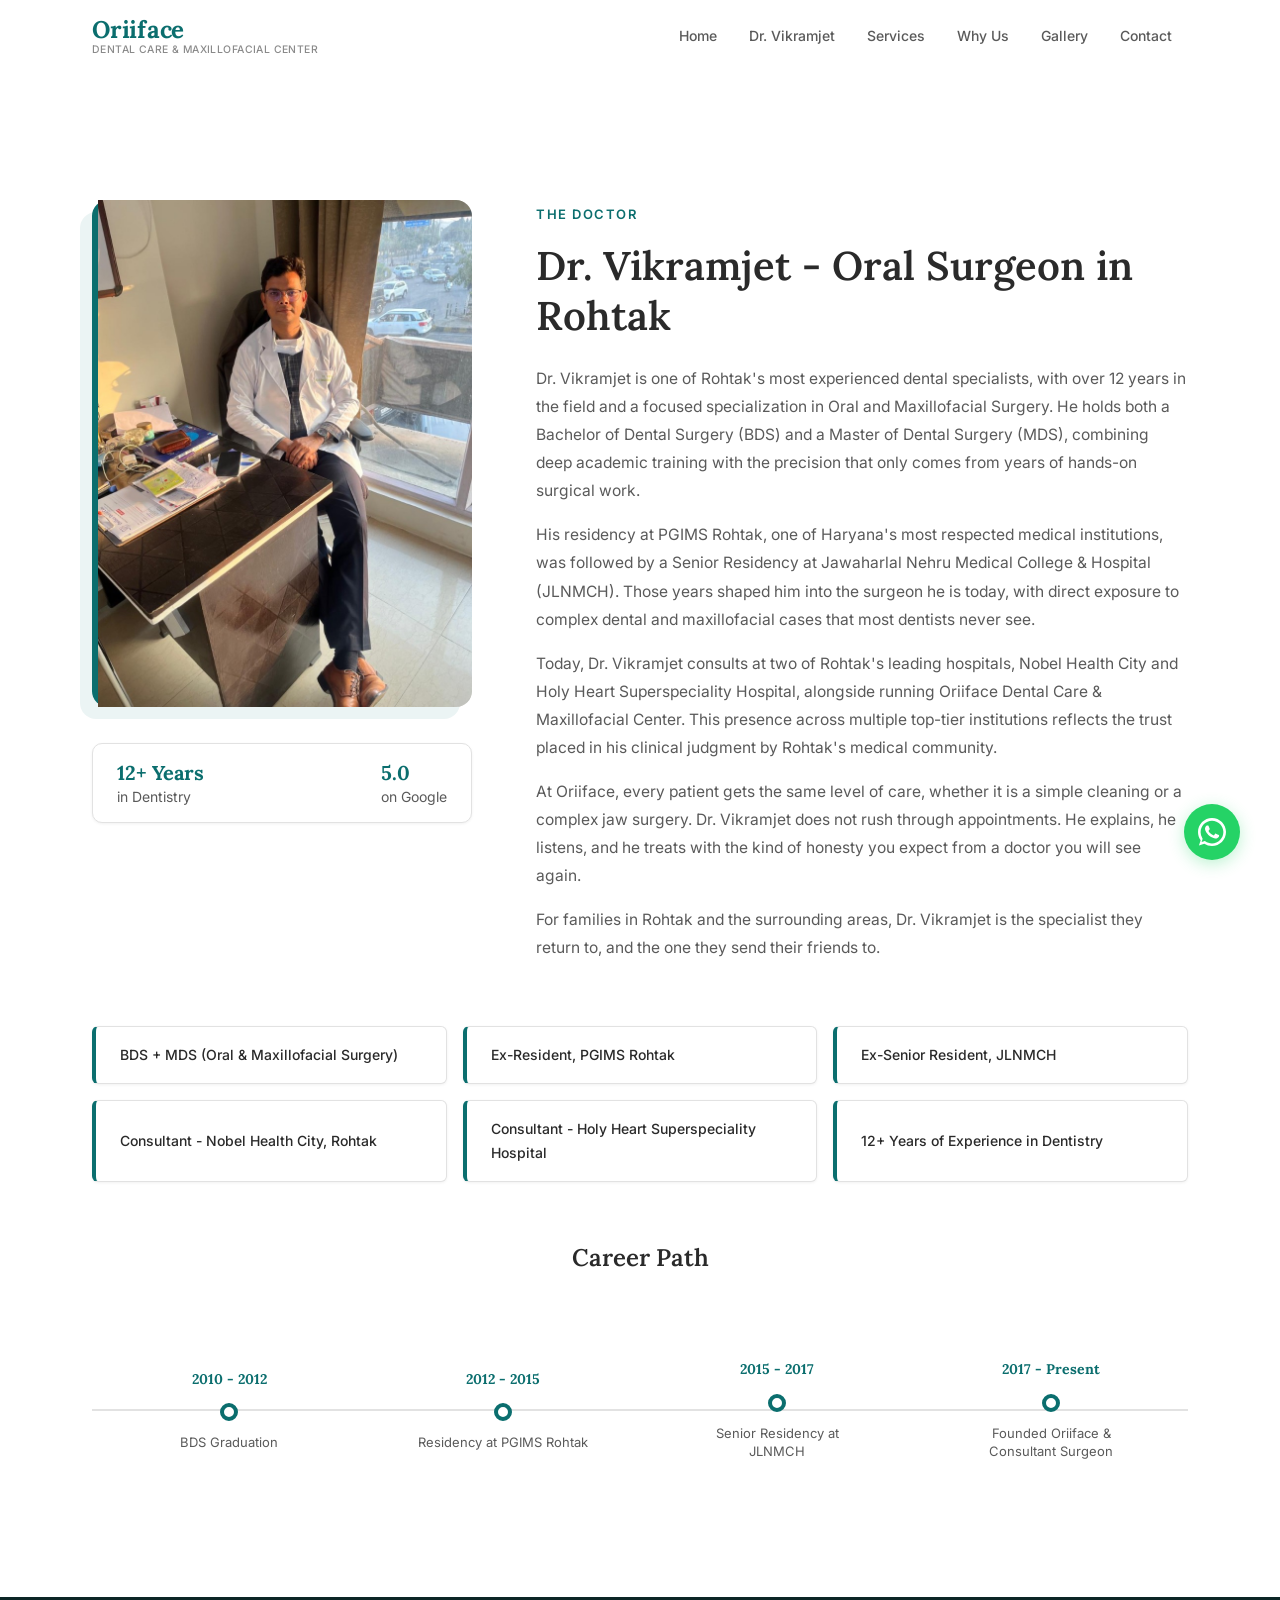
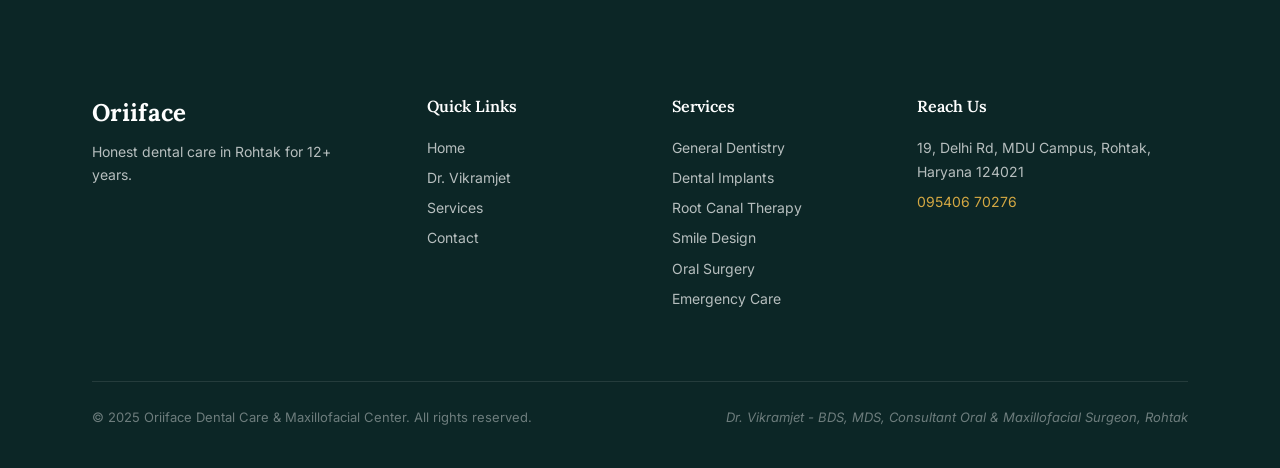
==== commit 145424e0: "feat(seo): comprehensive technical and content SEO sweep across all pages" ====
--- a/about.html
+++ b/about.html
@@ -3,71 +3,53 @@
 <head>
   <meta charset="UTF-8">
   <meta name="viewport" content="width=device-width, initial-scale=1.0">
-  <title>About Dr. Vikramjet | Oriiface Dental Care</title>
-  <meta name="description" content="Trusted dental clinic in Rohtak by Dr. Vikramjet, BDS MDS - Oral & Maxillofacial Surgeon with 12+ years experience. Implants, RCT, Smile Design & more. Call 095406 70276">
-  <meta name="keywords" content="dentist near me Rohtak, dental clinic Rohtak, best dentist in Rohtak, oral surgeon Rohtak, dental implants Rohtak, root canal Rohtak, MDS dentist Rohtak, smile design Rohtak, maxillofacial surgeon Rohtak, emergency dentist Rohtak, dental clinic near MDU Rohtak">
-  <link rel="canonical" href="https://oriifacedental.com/">
+  <meta name="robots" content="index, follow">
+  <meta name="googlebot" content="index, follow">
+  <link rel="canonical" href="https://orifacedental.vercel.app/about.html">
+  <title>Dr. Vikramjet - MDS Oral Surgeon in Rohtak | Oriiface Dental Care</title>
+  <meta name="description" content="Dr. Vikramjet - MDS Oral & Maxillofacial Surgeon in Rohtak. Ex-PGIMS resident, 12+ years experience, consulting at Nobel Health City & Holy Heart Hospital.">
 
   <!-- Open Graph -->
-  <meta property="og:title" content="Oriiface Dental Care & Maxillofacial Center | Best Dentist in Rohtak">
-  <meta property="og:description" content="Trusted dental clinic in Rohtak by Dr. Vikramjet, BDS MDS. Implants, RCT, Smile Design & more.">
   <meta property="og:type" content="website">
-  <meta property="og:url" content="https://oriifacedental.com/">
+  <meta property="og:title" content="Dr. Vikramjet - MDS Oral Surgeon in Rohtak | Oriiface Dental Care">
+  <meta property="og:description" content="Dr. Vikramjet - MDS Oral & Maxillofacial Surgeon in Rohtak. Ex-PGIMS resident, 12+ years experience, consulting at Nobel Health City & Holy Heart Hospital.">
+  <meta property="og:url" content="https://orifacedental.vercel.app/about.html">
+  <meta property="og:image" content="https://orifacedental.vercel.app/images/og-cover.jpg">
   <meta property="og:locale" content="en_IN">
-  <meta property="og:site_name" content="Oriiface Dental Care">
+  <meta property="og:site_name" content="Oriiface Dental Care & Maxillofacial Center">
+
+  <!-- Twitter Card -->
+  <meta name="twitter:card" content="summary_large_image">
+  <meta name="twitter:title" content="Dr. Vikramjet - MDS Oral Surgeon in Rohtak | Oriiface Dental Care">
+  <meta name="twitter:description" content="Dr. Vikramjet - MDS Oral & Maxillofacial Surgeon in Rohtak. Ex-PGIMS resident, 12+ years experience, consulting at Nobel Health City & Holy Heart Hospital.">
+  <meta name="twitter:image" content="https://orifacedental.vercel.app/images/og-cover.jpg">
 
   <!-- Google Fonts -->
   <link rel="preconnect" href="https://fonts.googleapis.com">
   <link rel="preconnect" href="https://fonts.gstatic.com" crossorigin>
-  <link href="https://fonts.googleapis.com/css2?family=Lora:ital,wght@0,400;0,500;0,600;0,700;1,400;1,500&family=Inter:wght@300;400;500;600;700&display=swap" rel="stylesheet">
-
-  <link rel="stylesheet" href="style.css">
-
-  <!-- JSON-LD Structured Data -->
+  <link rel="preload" as="style" href="https://fonts.googleapis.com/css2?family=Lora:ital,wght@0,400;0,500;0,600;0,700;1,400;1,500&family=Inter:wght@300;400;500;600;700&display=swap">
+  <link rel="stylesheet" href="https://fonts.googleapis.com/css2?family=Lora:ital,wght@0,400;0,500;0,600;0,700;1,400;1,500&family=Inter:wght@300;400;500;600;700&display=swap">
+
+  <link rel="stylesheet" href="style.css?v=3">
+
   <script type="application/ld+json">
-  {
-    "@context": "https://schema.org",
-    "@type": ["Dentist", "LocalBusiness"],
-    "name": "Oriiface Dental Care & Maxillofacial Center",
-    "description": "Trusted dental clinic in Rohtak by Dr. Vikramjet, BDS MDS - Oral & Maxillofacial Surgeon with 12+ years experience.",
-    "url": "https://oriifacedental.com/",
-    "telephone": "+919540670276",
-    "priceRange": "$$",
-    "address": {
-      "@type": "PostalAddress",
-      "streetAddress": "19, Delhi Rd, MDU Campus Area",
-      "addressLocality": "Rohtak",
-      "addressRegion": "Haryana",
-      "postalCode": "124021",
-      "addressCountry": "IN"
-    },
-    "geo": {
-      "@type": "GeoCoordinates",
-      "latitude": 28.8955,
-      "longitude": 76.6066
-    },
-    "openingHoursSpecification": [
-      {
-        "@type": "OpeningHoursSpecification",
-        "dayOfWeek": ["Monday", "Tuesday", "Wednesday", "Thursday", "Friday", "Saturday"],
-        "opens": "09:00",
-        "closes": "17:00"
-      }
-    ],
-    "aggregateRating": {
-      "@type": "AggregateRating",
-      "ratingValue": "5.0",
-      "reviewCount": "61",
-      "bestRating": "5"
-    },
-    "image": "https://oriifacedental.com/images/clinic.jpg",
-    "founder": {
-      "@type": "Person",
-      "name": "Dr. Vikramjet",
-      "jobTitle": "Consultant Oral and Maxillofacial Surgeon",
-      "qualifications": "BDS, MDS"
-    }
-  }
+{
+  "@context": "https://schema.org",
+  "@type": "Physician",
+  "name": "Dr. Vikramjet",
+  "description": "MDS Oral and Maxillofacial Surgeon in Rohtak with 12+ years experience",
+  "medicalSpecialty": "Oral and Maxillofacial Surgery",
+  "qualifications": "BDS, MDS",
+  "worksFor": [
+    {"@type": "Hospital", "name": "Nobel Health City, Rohtak"},
+    {"@type": "Hospital", "name": "Holy Heart Superspeciality Hospital, Rohtak"},
+    {"@type": "MedicalClinic", "name": "Oriiface Dental Care & Maxillofacial Center"}
+  ],
+  "alumniOf": [
+    {"@type": "EducationalOrganization", "name": "PGIMS Rohtak"},
+    {"@type": "EducationalOrganization", "name": "JLNMCH"}
+  ]
+}
   </script>
 </head>
 <body>
@@ -120,7 +102,7 @@
       <div class="about__grid">
         <div class="about__photo-col">
           <div class="about__photo-frame">
-            <img src="images/real-dr-vikram-desk.jpg" alt="Dr. Vikramjet, oral surgeon and dentist in Rohtak" loading="lazy" class="about__photo">
+            <img src="images/real-dr-vikram-desk.jpg" alt="Dr. Vikramjet BDS MDS Oral Surgeon at Oriiface Dental Clinic Rohtak" loading="lazy" class="about__photo">
           </div>
           <div class="about__photo-stats">
             <div class="stat-line"><strong>12+ Years</strong> in Dentistry</div>
@@ -129,7 +111,7 @@
         </div>
         <div class="about__content-col">
           <span class="section-tag">The Doctor</span>
-          <h2 class="about__title">Meet Dr. Vikramjet - Rohtak's Trusted Oral &amp; Maxillofacial Surgeon</h2>
+          <h1 class="about__title">Dr. Vikramjet - Oral Surgeon in Rohtak</h1>
           <div class="about__bio">
             <p>Dr. Vikramjet is one of Rohtak's most experienced dental specialists, with over 12 years in the field and a focused specialization in Oral and Maxillofacial Surgery. He holds both a Bachelor of Dental Surgery (BDS) and a Master of Dental Surgery (MDS), combining deep academic training with the precision that only comes from years of hands-on surgical work.</p>
             <p>His residency at PGIMS Rohtak, one of Haryana's most respected medical institutions, was followed by a Senior Residency at Jawaharlal Nehru Medical College & Hospital (JLNMCH). Those years shaped him into the surgeon he is today, with direct exposure to complex dental and maxillofacial cases that most dentists never see.</p>
--- a/style.css
+++ b/style.css
@@ -417,9 +417,9 @@
   inset: 0;
   background: linear-gradient(
     160deg,
-    rgba(11,110,110,0.4) 0%,
-    rgba(8,85,85,0.4) 40%,
-    rgba(12,38,38,0.4) 100%
+    rgba(11,110,110,0.92) 0%,
+    rgba(8,85,85,0.85) 40%,
+    rgba(12,38,38,0.88) 100%
   );
 }
 
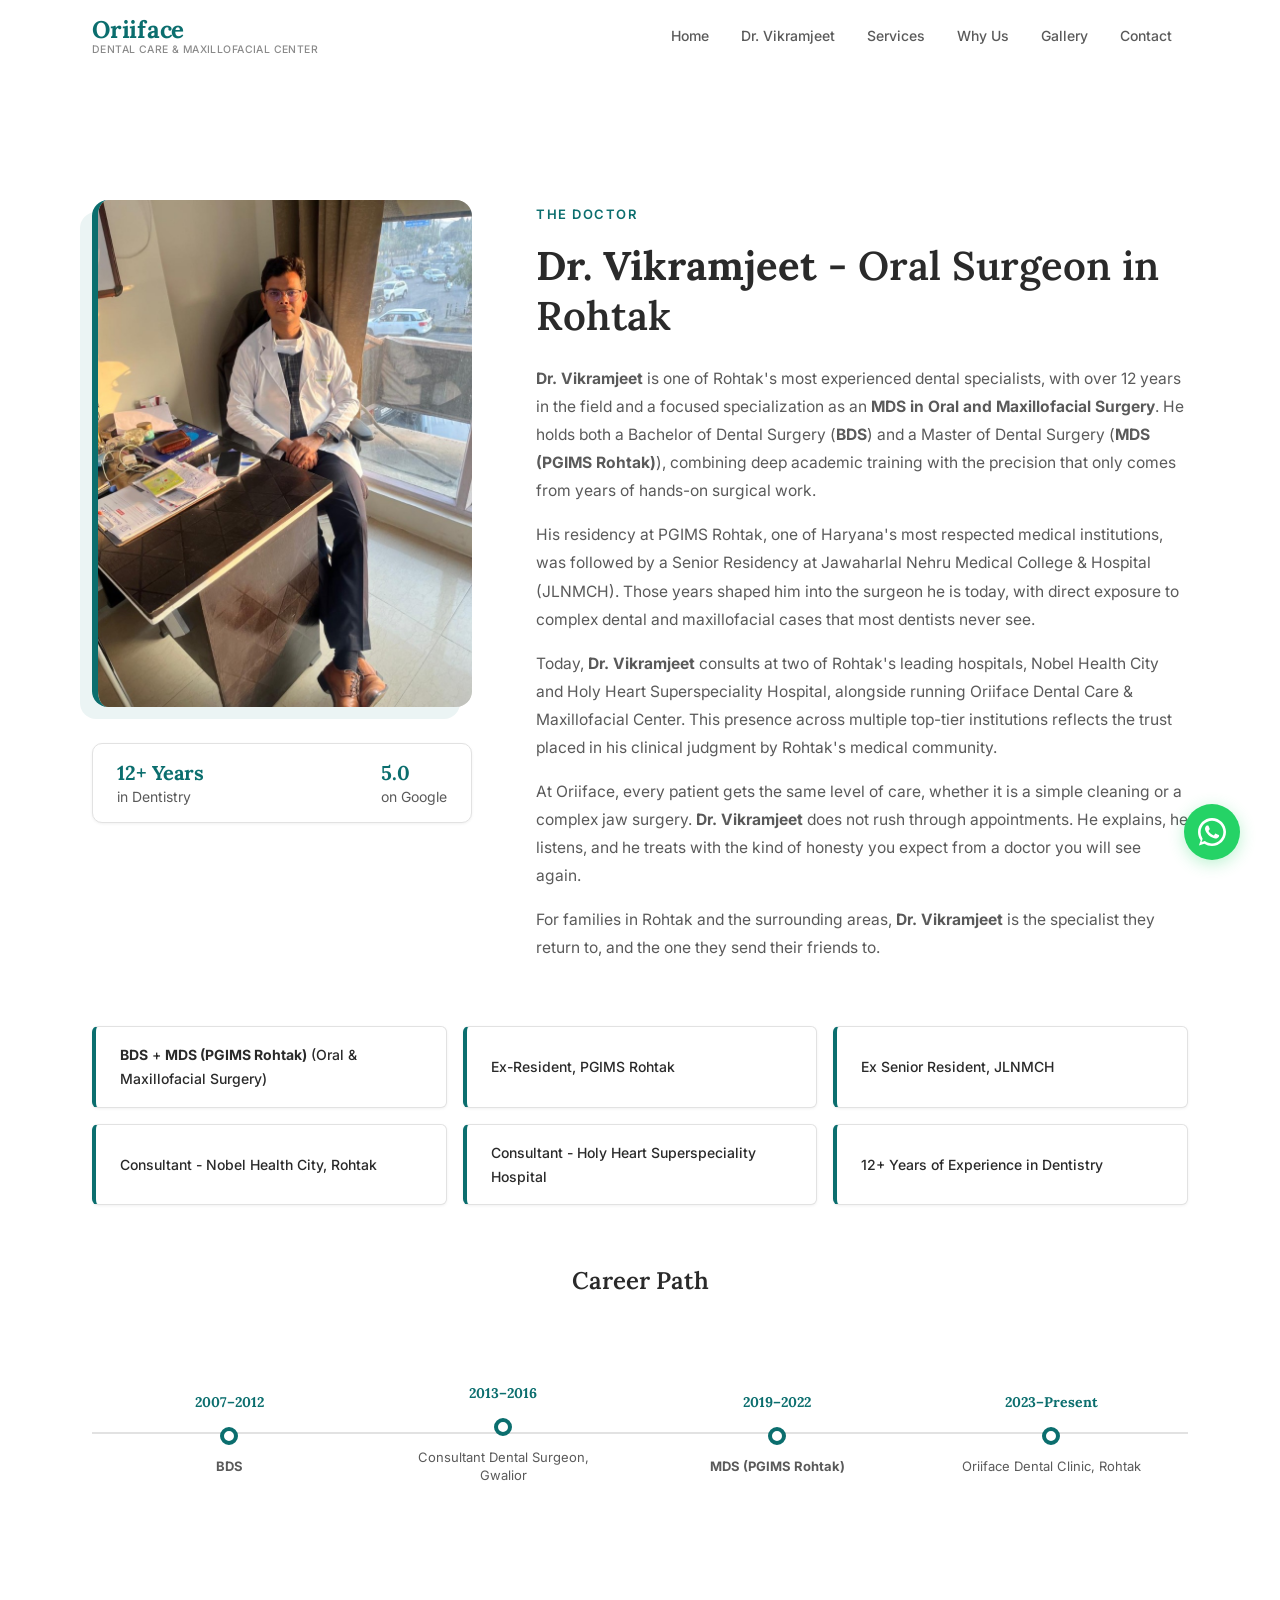
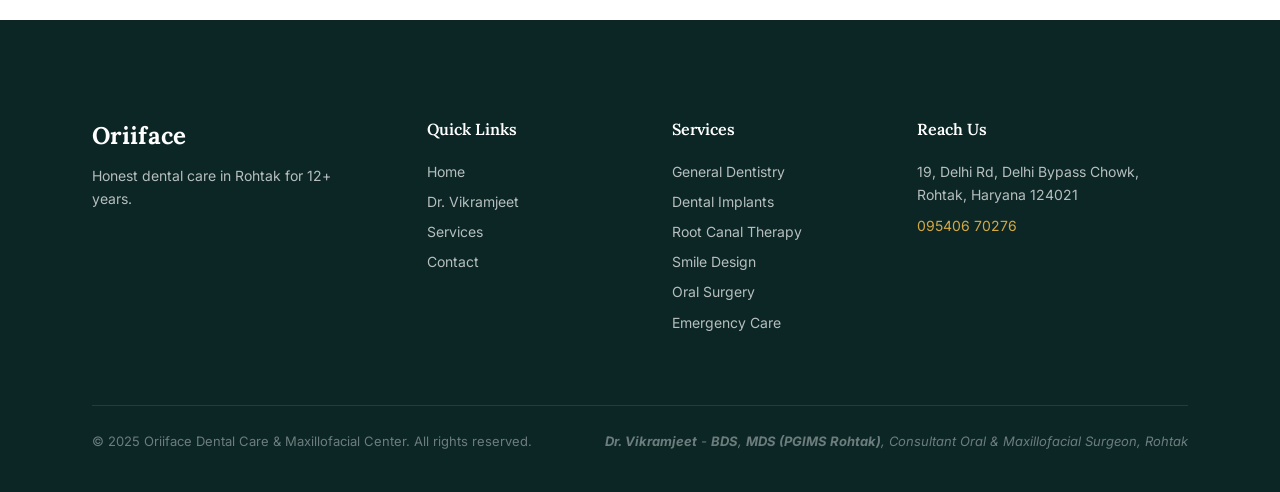
==== commit 4f0ea9b6: "chore(content): update address, headline, doctor name formatting, and timeline" ====
--- a/about.html
+++ b/about.html
@@ -6,13 +6,13 @@
   <meta name="robots" content="index, follow">
   <meta name="googlebot" content="index, follow">
   <link rel="canonical" href="https://orifacedental.vercel.app/about.html">
-  <title>Dr. Vikramjet - MDS Oral Surgeon in Rohtak | Oriiface Dental Care</title>
-  <meta name="description" content="Dr. Vikramjet - MDS Oral & Maxillofacial Surgeon in Rohtak. Ex-PGIMS resident, 12+ years experience, consulting at Nobel Health City & Holy Heart Hospital.">
+  <title>Dr. Vikramjeet - MDS Oral Surgeon in Rohtak | Oriiface Dental Care</title>
+  <meta name="description" content="Dr. Vikramjeet - MDS (PGIMS Rohtak) Oral & Maxillofacial Surgeon in Rohtak. Ex-PGIMS resident, 12+ years experience, consulting at Nobel Health City & Holy Heart Hospital.">
 
   <!-- Open Graph -->
   <meta property="og:type" content="website">
-  <meta property="og:title" content="Dr. Vikramjet - MDS Oral Surgeon in Rohtak | Oriiface Dental Care">
-  <meta property="og:description" content="Dr. Vikramjet - MDS Oral & Maxillofacial Surgeon in Rohtak. Ex-PGIMS resident, 12+ years experience, consulting at Nobel Health City & Holy Heart Hospital.">
+  <meta property="og:title" content="Dr. Vikramjeet - MDS Oral Surgeon in Rohtak | Oriiface Dental Care">
+  <meta property="og:description" content="Dr. Vikramjeet - MDS (PGIMS Rohtak) Oral & Maxillofacial Surgeon in Rohtak. Ex-PGIMS resident, 12+ years experience, consulting at Nobel Health City & Holy Heart Hospital.">
   <meta property="og:url" content="https://orifacedental.vercel.app/about.html">
   <meta property="og:image" content="https://orifacedental.vercel.app/images/og-cover.jpg">
   <meta property="og:locale" content="en_IN">
@@ -20,8 +20,8 @@
 
   <!-- Twitter Card -->
   <meta name="twitter:card" content="summary_large_image">
-  <meta name="twitter:title" content="Dr. Vikramjet - MDS Oral Surgeon in Rohtak | Oriiface Dental Care">
-  <meta name="twitter:description" content="Dr. Vikramjet - MDS Oral & Maxillofacial Surgeon in Rohtak. Ex-PGIMS resident, 12+ years experience, consulting at Nobel Health City & Holy Heart Hospital.">
+  <meta name="twitter:title" content="Dr. Vikramjeet - MDS Oral Surgeon in Rohtak | Oriiface Dental Care">
+  <meta name="twitter:description" content="Dr. Vikramjeet - MDS (PGIMS Rohtak) Oral & Maxillofacial Surgeon in Rohtak. Ex-PGIMS resident, 12+ years experience, consulting at Nobel Health City & Holy Heart Hospital.">
   <meta name="twitter:image" content="https://orifacedental.vercel.app/images/og-cover.jpg">
 
   <!-- Google Fonts -->
@@ -36,7 +36,7 @@
 {
   "@context": "https://schema.org",
   "@type": "Physician",
-  "name": "Dr. Vikramjet",
+  "name": "Dr. Vikramjeet",
   "description": "MDS Oral and Maxillofacial Surgeon in Rohtak with 12+ years experience",
   "medicalSpecialty": "Oral and Maxillofacial Surgery",
   "qualifications": "BDS, MDS",
@@ -65,7 +65,7 @@
       <nav class="nav" id="nav">
         <ul class="nav__list">
           <li><a href="index.html" class="nav__link">Home</a></li>
-          <li><a href="about.html" class="nav__link">Dr. Vikramjet</a></li>
+          <li><a href="about.html" class="nav__link">Dr. Vikramjeet</a></li>
           <li><a href="services.html" class="nav__link">Services</a></li>
           <li><a href="index.html#why-us" class="nav__link">Why Us</a></li>
           <li><a href="gallery.html" class="nav__link">Gallery</a></li>
@@ -85,7 +85,7 @@
     <div class="mobile-nav__content">
       <ul class="mobile-nav__list">
         <li><a href="index.html" class="mobile-nav__link">Home</a></li>
-        <li><a href="about.html" class="mobile-nav__link">Dr. Vikramjet</a></li>
+        <li><a href="about.html" class="mobile-nav__link">Dr. Vikramjeet</a></li>
         <li><a href="services.html" class="mobile-nav__link">Services</a></li>
         <li><a href="index.html#why-us" class="mobile-nav__link">Why Us</a></li>
         <li><a href="gallery.html" class="mobile-nav__link">Gallery</a></li>
@@ -96,13 +96,13 @@
   </div>
 
   
-<!-- ABOUT DR. VIKRAMJET -->
+<!-- ABOUT DR. VIKRAMJEET -->
   <section class="about" id="about">
     <div class="container">
       <div class="about__grid">
         <div class="about__photo-col">
           <div class="about__photo-frame">
-            <img src="images/real-dr-vikram-desk.jpg" alt="Dr. Vikramjet BDS MDS Oral Surgeon at Oriiface Dental Clinic Rohtak" loading="lazy" class="about__photo">
+            <img src="images/real-dr-vikram-desk.jpg" alt="Dr. Vikramjeet BDS MDS Oral Surgeon at Oriiface Dental Clinic Rohtak" loading="lazy" class="about__photo">
           </div>
           <div class="about__photo-stats">
             <div class="stat-line"><strong>12+ Years</strong> in Dentistry</div>
@@ -111,13 +111,13 @@
         </div>
         <div class="about__content-col">
           <span class="section-tag">The Doctor</span>
-          <h1 class="about__title">Dr. Vikramjet - Oral Surgeon in Rohtak</h1>
+          <h1 class="about__title"><strong>Dr. Vikramjeet</strong> - Oral Surgeon in Rohtak</h1>
           <div class="about__bio">
-            <p>Dr. Vikramjet is one of Rohtak's most experienced dental specialists, with over 12 years in the field and a focused specialization in Oral and Maxillofacial Surgery. He holds both a Bachelor of Dental Surgery (BDS) and a Master of Dental Surgery (MDS), combining deep academic training with the precision that only comes from years of hands-on surgical work.</p>
+            <p><strong>Dr. Vikramjeet</strong> is one of Rohtak's most experienced dental specialists, with over 12 years in the field and a focused specialization as an <strong>MDS in Oral and Maxillofacial Surgery</strong>. He holds both a Bachelor of Dental Surgery (<strong>BDS</strong>) and a Master of Dental Surgery (<strong>MDS (PGIMS Rohtak)</strong>), combining deep academic training with the precision that only comes from years of hands-on surgical work.</p>
             <p>His residency at PGIMS Rohtak, one of Haryana's most respected medical institutions, was followed by a Senior Residency at Jawaharlal Nehru Medical College & Hospital (JLNMCH). Those years shaped him into the surgeon he is today, with direct exposure to complex dental and maxillofacial cases that most dentists never see.</p>
-            <p>Today, Dr. Vikramjet consults at two of Rohtak's leading hospitals, Nobel Health City and Holy Heart Superspeciality Hospital, alongside running Oriiface Dental Care & Maxillofacial Center. This presence across multiple top-tier institutions reflects the trust placed in his clinical judgment by Rohtak's medical community.</p>
-            <p>At Oriiface, every patient gets the same level of care, whether it is a simple cleaning or a complex jaw surgery. Dr. Vikramjet does not rush through appointments. He explains, he listens, and he treats with the kind of honesty you expect from a doctor you will see again.</p>
-            <p>For families in Rohtak and the surrounding areas, Dr. Vikramjet is the specialist they return to, and the one they send their friends to.</p>
+            <p>Today, <strong>Dr. Vikramjeet</strong> consults at two of Rohtak's leading hospitals, Nobel Health City and Holy Heart Superspeciality Hospital, alongside running Oriiface Dental Care & Maxillofacial Center. This presence across multiple top-tier institutions reflects the trust placed in his clinical judgment by Rohtak's medical community.</p>
+            <p>At Oriiface, every patient gets the same level of care, whether it is a simple cleaning or a complex jaw surgery. <strong>Dr. Vikramjeet</strong> does not rush through appointments. He explains, he listens, and he treats with the kind of honesty you expect from a doctor you will see again.</p>
+            <p>For families in Rohtak and the surrounding areas, <strong>Dr. Vikramjeet</strong> is the specialist they return to, and the one they send their friends to.</p>
           </div>
         </div>
       </div>
@@ -125,13 +125,13 @@
       <!-- Credentials Block -->
       <div class="credentials">
         <div class="credential">
-          <span class="credential__text">BDS + MDS (Oral & Maxillofacial Surgery)</span>
+          <span class="credential__text"><strong>BDS</strong> + <strong>MDS (PGIMS Rohtak)</strong> (Oral & Maxillofacial Surgery)</span>
         </div>
         <div class="credential">
           <span class="credential__text">Ex-Resident, PGIMS Rohtak</span>
         </div>
         <div class="credential">
-          <span class="credential__text">Ex-Senior Resident, JLNMCH</span>
+          <span class="credential__text">Ex Senior Resident, JLNMCH</span>
         </div>
         <div class="credential">
           <span class="credential__text">Consultant - Nobel Health City, Rohtak</span>
@@ -150,24 +150,24 @@
         <div class="timeline__track">
           <div class="timeline__line"></div>
           <div class="timeline__item">
-            <span class="timeline__year">2010 - 2012</span>
-            <div class="timeline__dot"></div>
-            <span class="timeline__label">BDS Graduation</span>
-          </div>
-          <div class="timeline__item">
-            <span class="timeline__year">2012 - 2015</span>
-            <div class="timeline__dot"></div>
-            <span class="timeline__label">Residency at PGIMS Rohtak</span>
-          </div>
-          <div class="timeline__item">
-            <span class="timeline__year">2015 - 2017</span>
-            <div class="timeline__dot"></div>
-            <span class="timeline__label">Senior Residency at JLNMCH</span>
-          </div>
-          <div class="timeline__item">
-            <span class="timeline__year">2017 - Present</span>
-            <div class="timeline__dot"></div>
-            <span class="timeline__label">Founded Oriiface & Consultant Surgeon</span>
+            <span class="timeline__year">2007–2012</span>
+            <div class="timeline__dot"></div>
+            <span class="timeline__label"><strong>BDS</strong></span>
+          </div>
+          <div class="timeline__item">
+            <span class="timeline__year">2013–2016</span>
+            <div class="timeline__dot"></div>
+            <span class="timeline__label">Consultant Dental Surgeon, Gwalior</span>
+          </div>
+          <div class="timeline__item">
+            <span class="timeline__year">2019–2022</span>
+            <div class="timeline__dot"></div>
+            <span class="timeline__label"><strong>MDS (PGIMS Rohtak)</strong></span>
+          </div>
+          <div class="timeline__item">
+            <span class="timeline__year">2023–Present</span>
+            <div class="timeline__dot"></div>
+            <span class="timeline__label">Oriiface Dental Clinic, Rohtak</span>
           </div>
         </div>
       </div>
@@ -187,7 +187,7 @@
           <h4 class="footer__heading">Quick Links</h4>
           <ul>
             <li><a href="index.html">Home</a></li>
-            <li><a href="about.html">Dr. Vikramjet</a></li>
+            <li><a href="about.html">Dr. Vikramjeet</a></li>
             <li><a href="services.html">Services</a></li>
             <li><a href="contact.html">Contact</a></li>
           </ul>
@@ -205,13 +205,13 @@
         </div>
         <div class="footer__contact">
           <h4 class="footer__heading">Reach Us</h4>
-          <p>19, Delhi Rd, MDU Campus, Rohtak, Haryana 124021</p>
+          <p>19, Delhi Rd, Delhi Bypass Chowk, Rohtak, Haryana 124021</p>
           <p><a href="tel:+919540670276">095406 70276</a></p>
         </div>
       </div>
       <div class="footer__bottom">
         <p>&copy; 2025 Oriiface Dental Care & Maxillofacial Center. All rights reserved.</p>
-        <p class="footer__disclaimer">Dr. Vikramjet - BDS, MDS, Consultant Oral & Maxillofacial Surgeon, Rohtak</p>
+        <p class="footer__disclaimer"><strong>Dr. Vikramjeet</strong> - <strong>BDS</strong>, <strong>MDS (PGIMS Rohtak)</strong>, Consultant Oral & Maxillofacial Surgeon, Rohtak</p>
       </div>
     </div>
   </footer>
--- a/style.css
+++ b/style.css
@@ -515,7 +515,7 @@
 
 
 /* ================================================
-   ABOUT DR. VIKRAMJET
+   ABOUT DR. VIKRAMJEET
    ================================================ */
 .about {
   padding: var(--space-3xl) 0 var(--space-2xl);
@@ -537,13 +537,17 @@
   background: var(--color-bg-alt);
   border-left: 6px solid var(--color-primary);
   box-shadow: -12px 12px 0 rgba(11,110,110,0.08);
+  overflow: hidden;
 }
 
 .about__photo {
+  position: absolute;
+  top: 0;
+  left: 0;
   width: 100%;
   height: 100%;
   object-fit: cover;
-  border-radius: 0 var(--radius-lg) var(--radius-lg) 0;
+  display: block;
 }
 
 .about__photo-stats {
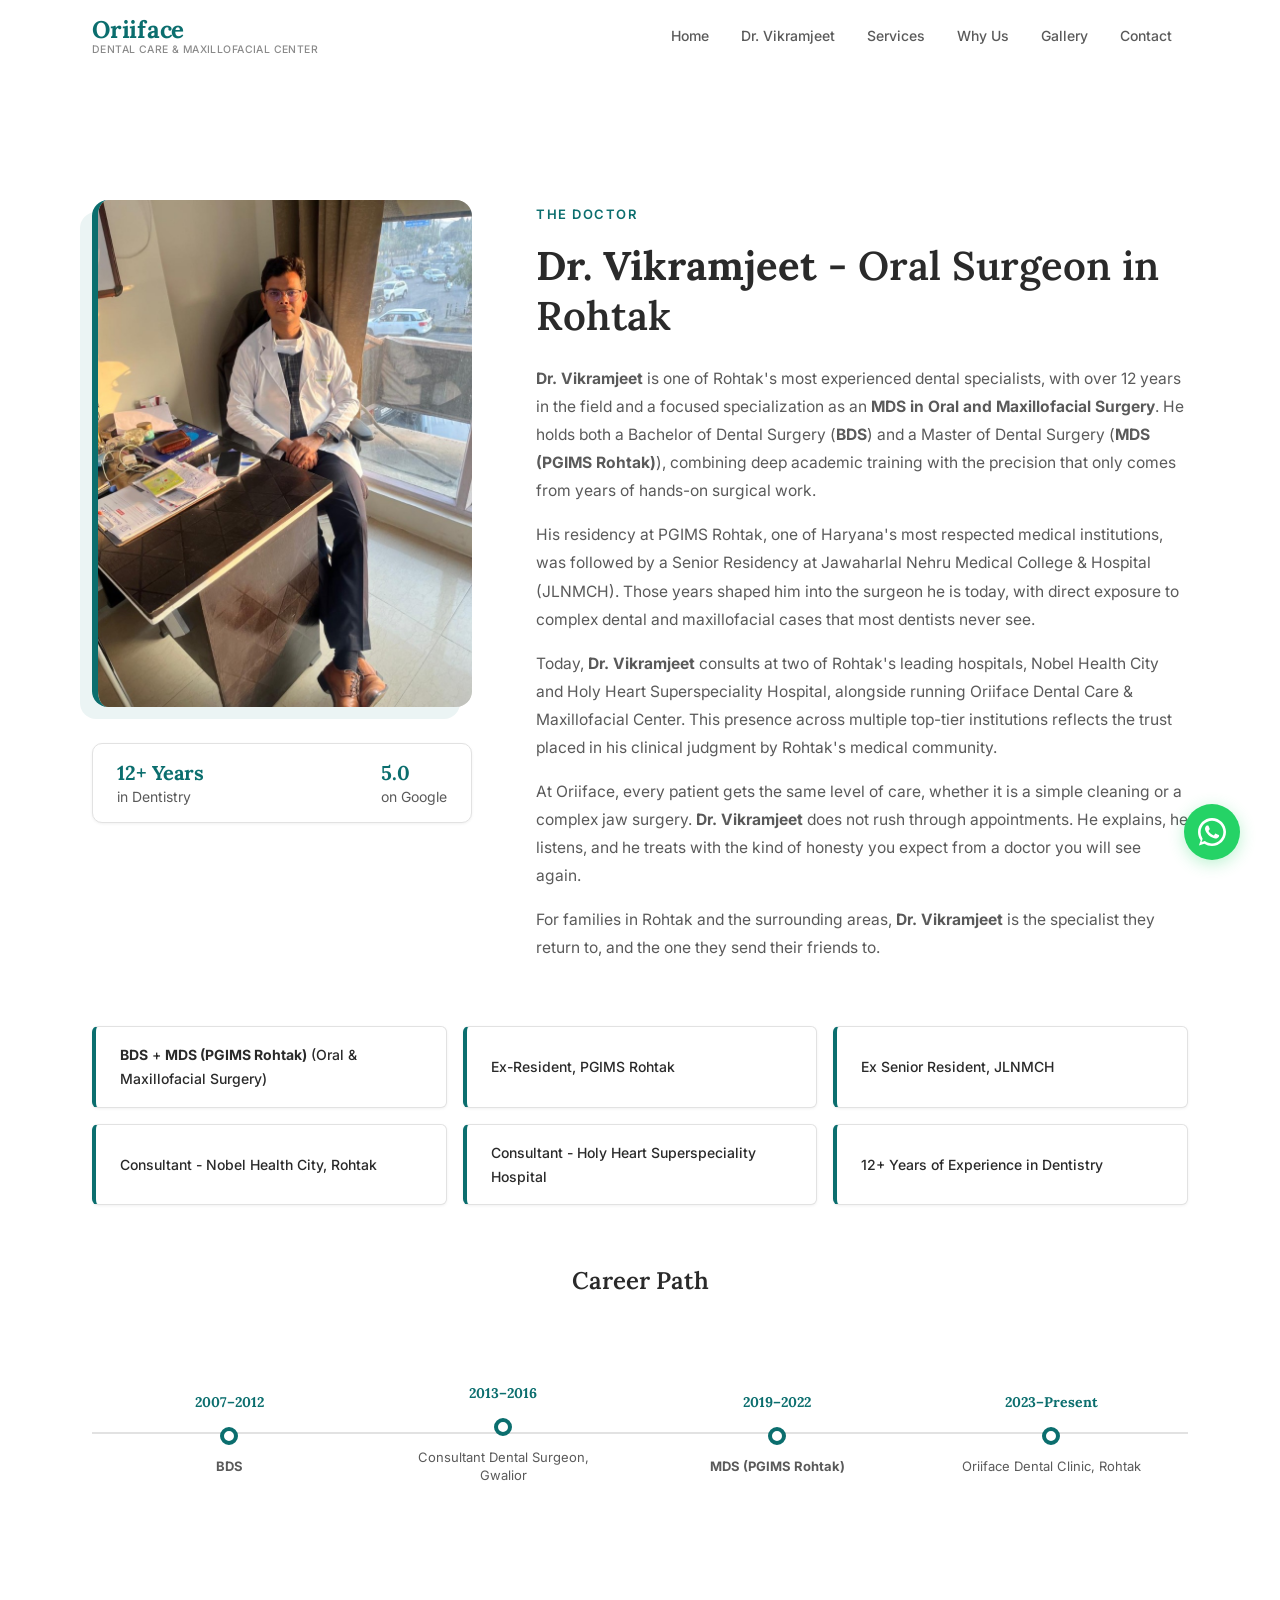
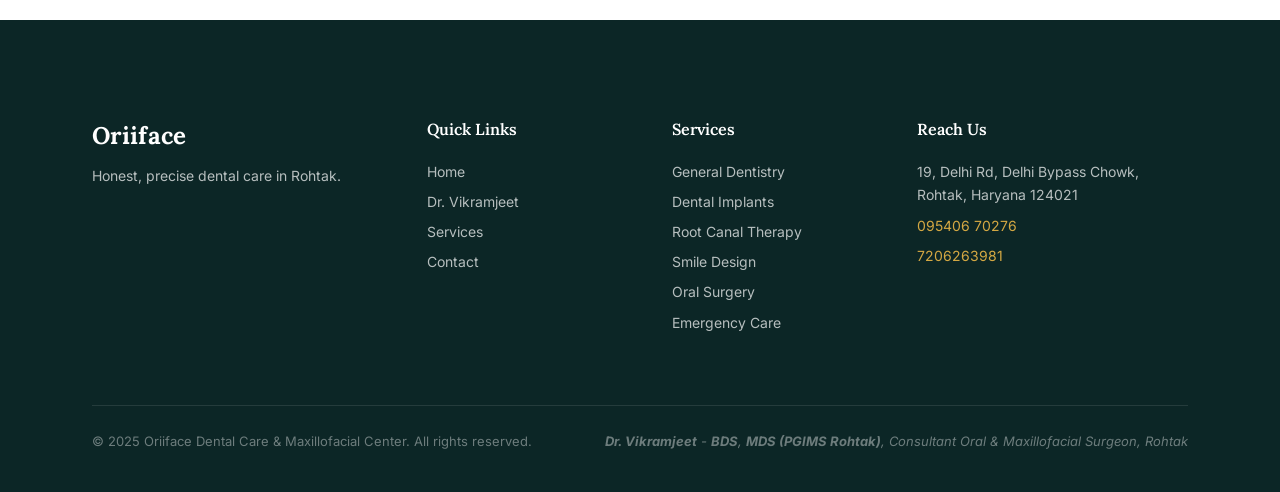
==== commit 25f0daa5: "fix: update all URLs to live domain oriifacedental.com" ====
--- a/about.html
+++ b/about.html
@@ -5,7 +5,7 @@
   <meta name="viewport" content="width=device-width, initial-scale=1.0">
   <meta name="robots" content="index, follow">
   <meta name="googlebot" content="index, follow">
-  <link rel="canonical" href="https://orifacedental.vercel.app/about.html">
+  <link rel="canonical" href="https://www.oriifacedental.com/about.html">
   <title>Dr. Vikramjeet - MDS Oral Surgeon in Rohtak | Oriiface Dental Care</title>
   <meta name="description" content="Dr. Vikramjeet - MDS (PGIMS Rohtak) Oral & Maxillofacial Surgeon in Rohtak. Ex-PGIMS resident, 12+ years experience, consulting at Nobel Health City & Holy Heart Hospital.">
 
@@ -13,8 +13,8 @@
   <meta property="og:type" content="website">
   <meta property="og:title" content="Dr. Vikramjeet - MDS Oral Surgeon in Rohtak | Oriiface Dental Care">
   <meta property="og:description" content="Dr. Vikramjeet - MDS (PGIMS Rohtak) Oral & Maxillofacial Surgeon in Rohtak. Ex-PGIMS resident, 12+ years experience, consulting at Nobel Health City & Holy Heart Hospital.">
-  <meta property="og:url" content="https://orifacedental.vercel.app/about.html">
-  <meta property="og:image" content="https://orifacedental.vercel.app/images/og-cover.jpg">
+  <meta property="og:url" content="https://www.oriifacedental.com/about.html">
+  <meta property="og:image" content="https://www.oriifacedental.com/images/og-cover.jpg">
   <meta property="og:locale" content="en_IN">
   <meta property="og:site_name" content="Oriiface Dental Care & Maxillofacial Center">
 
@@ -22,7 +22,7 @@
   <meta name="twitter:card" content="summary_large_image">
   <meta name="twitter:title" content="Dr. Vikramjeet - MDS Oral Surgeon in Rohtak | Oriiface Dental Care">
   <meta name="twitter:description" content="Dr. Vikramjeet - MDS (PGIMS Rohtak) Oral & Maxillofacial Surgeon in Rohtak. Ex-PGIMS resident, 12+ years experience, consulting at Nobel Health City & Holy Heart Hospital.">
-  <meta name="twitter:image" content="https://orifacedental.vercel.app/images/og-cover.jpg">
+  <meta name="twitter:image" content="https://www.oriifacedental.com/images/og-cover.jpg">
 
   <!-- Google Fonts -->
   <link rel="preconnect" href="https://fonts.googleapis.com">
@@ -181,7 +181,7 @@
       <div class="footer__grid">
         <div class="footer__brand">
           <span class="footer__logo">Oriiface</span>
-          <p class="footer__tagline">Honest dental care in Rohtak for 12+ years.</p>
+          <p class="footer__tagline">Honest, precise dental care in Rohtak.</p>
         </div>
         <div class="footer__links">
           <h4 class="footer__heading">Quick Links</h4>
@@ -207,6 +207,7 @@
           <h4 class="footer__heading">Reach Us</h4>
           <p>19, Delhi Rd, Delhi Bypass Chowk, Rohtak, Haryana 124021</p>
           <p><a href="tel:+919540670276">095406 70276</a></p>
+          <p><a href="tel:+917206263981">7206263981</a></p>
         </div>
       </div>
       <div class="footer__bottom">
